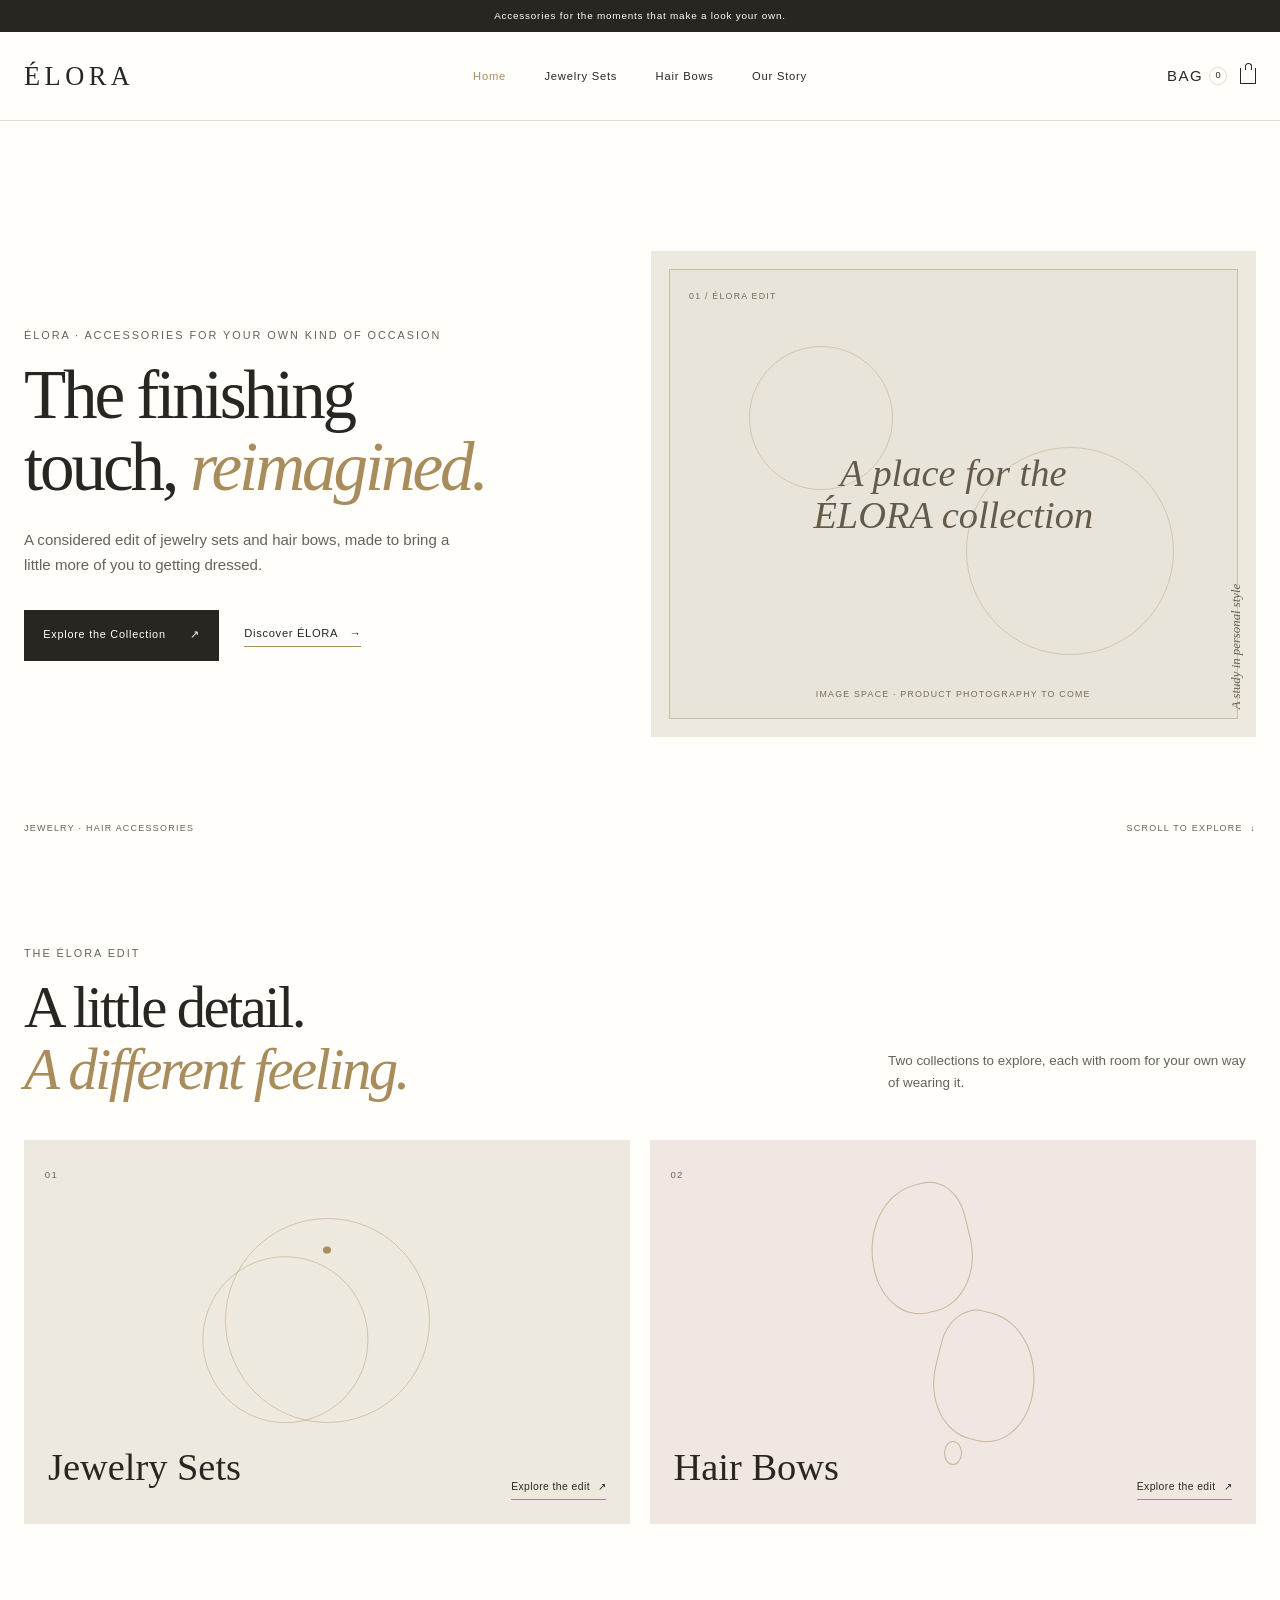
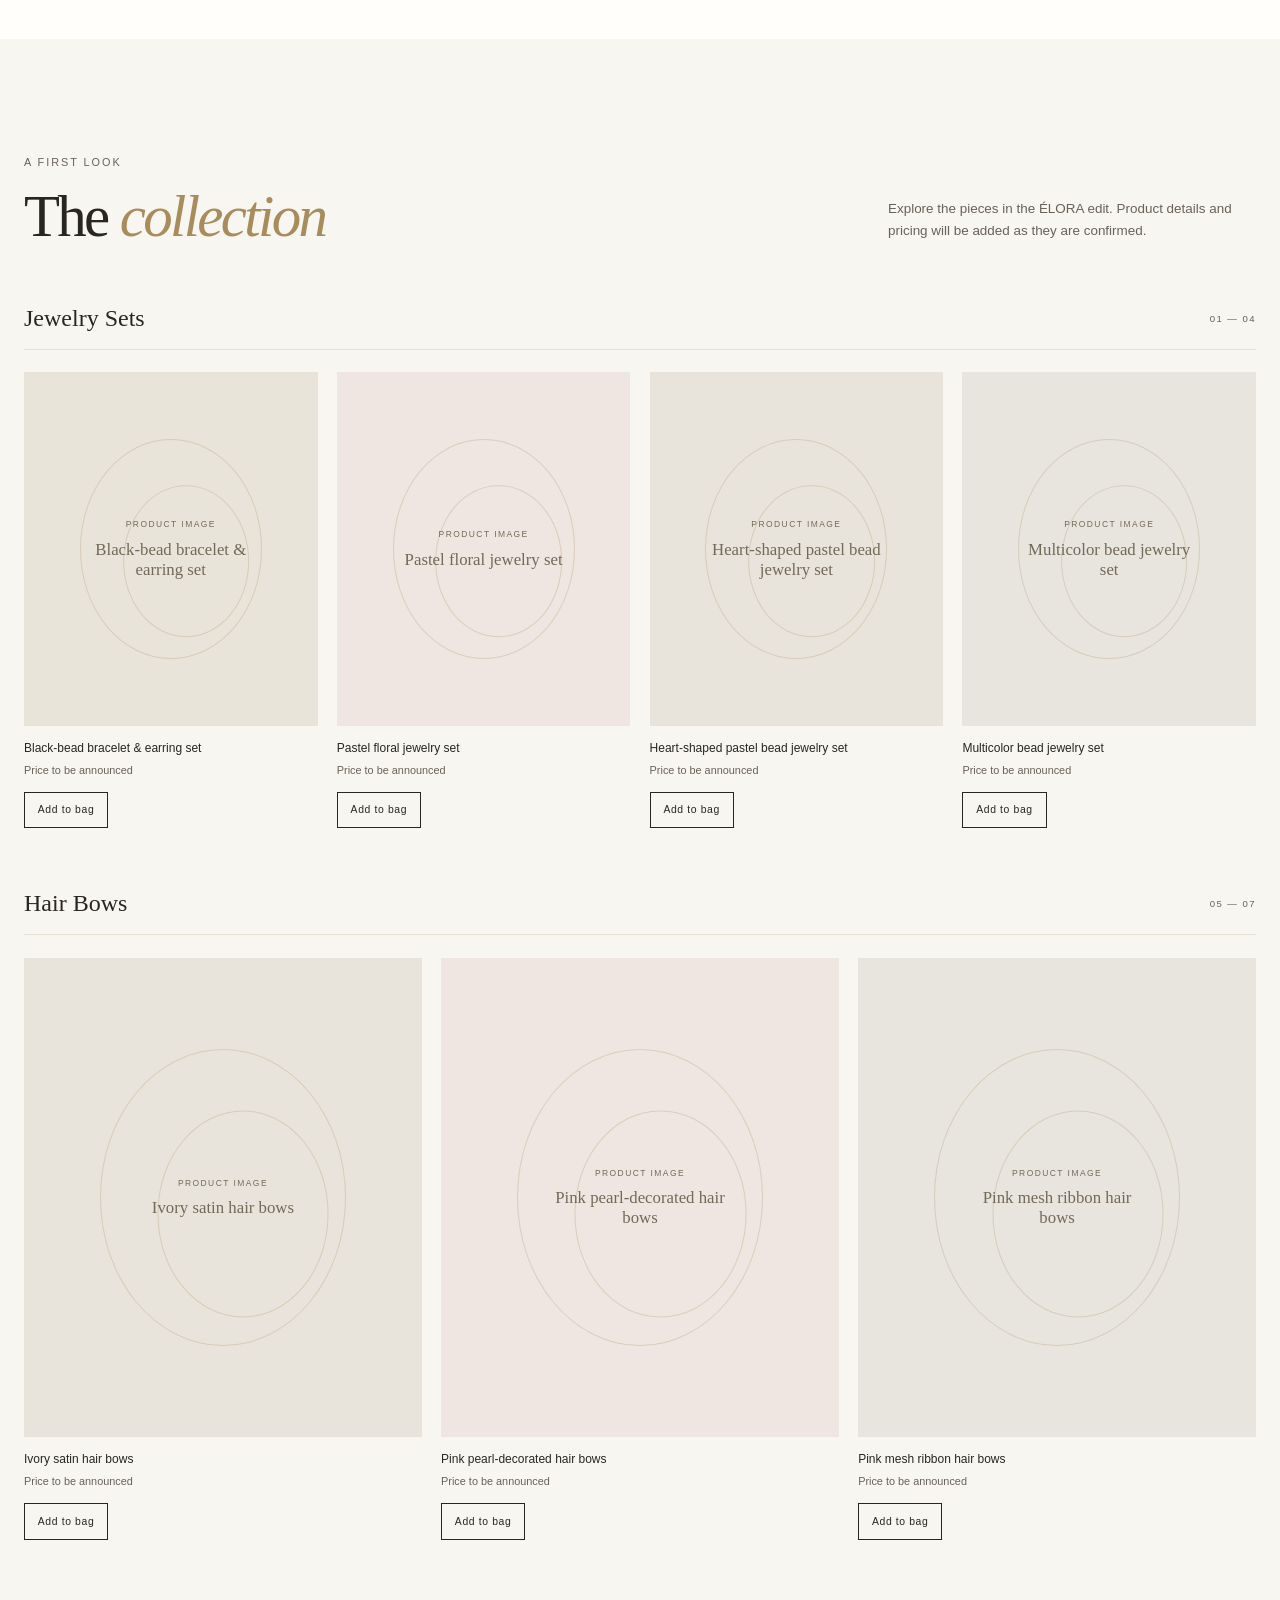
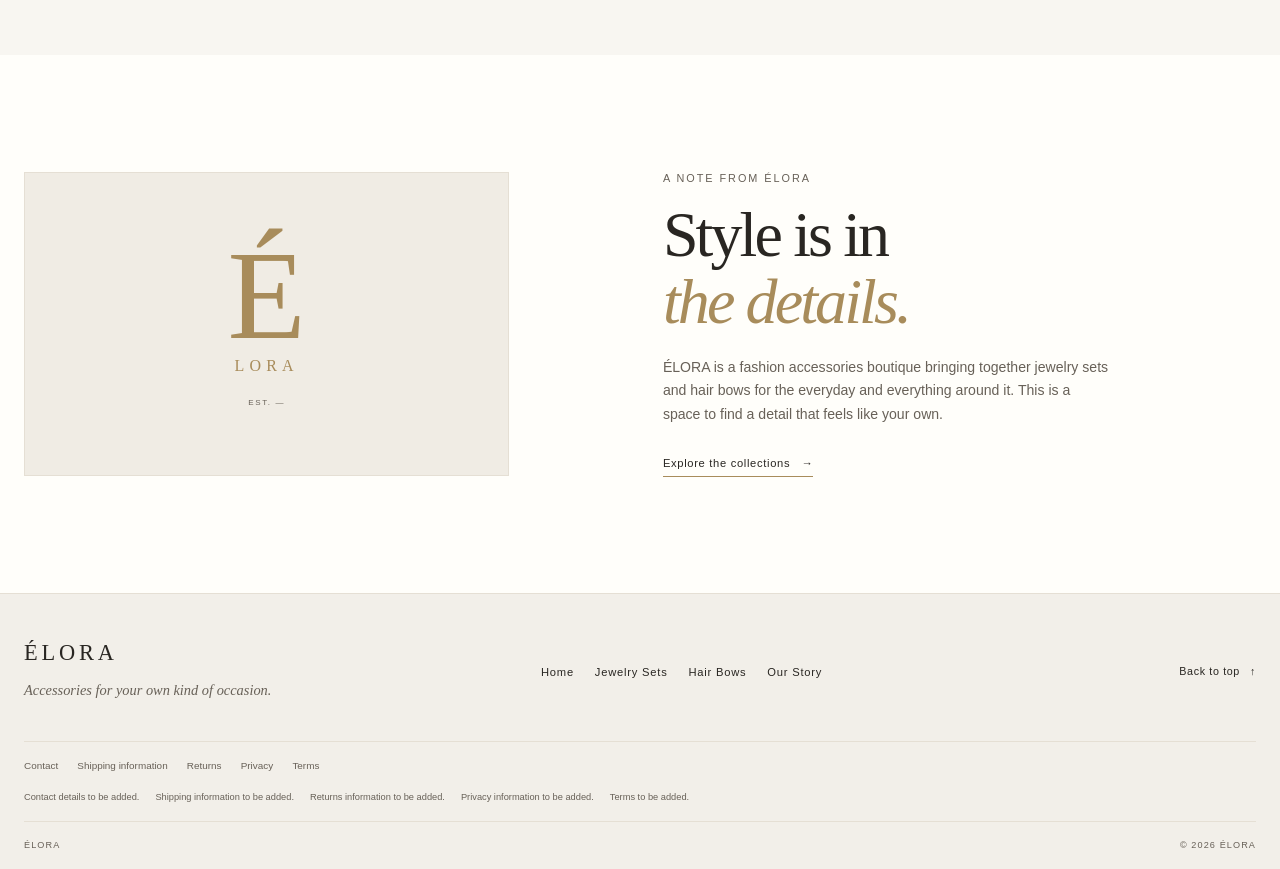
==== OneDrive/Desktop/e web/index.html @ 28eeda5f "Add product photos" ====
﻿<!doctype html>
<html lang="en">
<head>
  <meta charset="utf-8">
  <meta name="viewport" content="width=device-width, initial-scale=1">
  <meta name="description" content="Explore jewelry sets and hair bows from ÉLORA, a fashion accessories boutique.">
  <meta name="theme-color" content="#f8f6f1">
  <title>ÉLORA — Fashion Accessories</title>
  <link rel="stylesheet" href="styles.css">
  <script src="script.js" defer></script>
</head>
<body>
  <a class="skip-link" href="#main-content">Skip to content</a>
  <div class="announcement" aria-label="ÉLORA brand message">
    <p>Accessories for the moments that make a look your own.</p>
  </div>

  <header class="site-header" id="home">
    <div class="header-inner">
      <button class="menu-toggle" type="button" aria-expanded="false" aria-controls="primary-navigation" aria-label="Open navigation menu">
        <span class="menu-toggle__line"></span><span class="menu-toggle__line"></span>
      </button>
      <a class="wordmark" href="#home" aria-label="ÉLORA home">ÉLORA</a>
      <nav class="primary-navigation" id="primary-navigation" aria-label="Main navigation">
        <a href="#home" aria-current="page">Home</a>
        <a href="#jewelry-sets">Jewelry Sets</a>
        <a href="#hair-bows">Hair Bows</a>
        <a href="#story">Our Story</a>
      </nav>
      <button class="bag-link bag-trigger" type="button" aria-label="Open shopping bag, 0 items" aria-controls="bag-drawer">
        <span class="bag-link__label">Bag <span class="bag-count" data-bag-count>0</span></span><span class="bag-link__icon" aria-hidden="true"></span>
      </button>
    </div>
  </header>

  <main id="main-content">
    <section class="hero section-shell" aria-labelledby="hero-title">
      <div class="hero-copy">
        <p class="eyebrow">ÉLORA · Accessories for your own kind of occasion</p>
        <h1 id="hero-title">The finishing<br>touch, <em>reimagined.</em></h1>
        <p class="hero-description">A considered edit of jewelry sets and hair bows, made to bring a little more of you to getting dressed.</p>
        <div class="hero-actions">
          <a class="button button--dark" href="#featured">Explore the Collection <span aria-hidden="true">↗</span></a>
          <a class="text-link" href="#story">Discover ÉLORA <span aria-hidden="true">→</span></a>
        </div>
      </div>
      <div class="hero-art" role="img" aria-label="Editorial image space reserved for ÉLORA product photography">
        <div class="hero-art__frame">
          <span class="hero-art__index">01 / ÉLORA EDIT</span>
          <span class="hero-art__ornament hero-art__ornament--one" aria-hidden="true"></span>
          <span class="hero-art__ornament hero-art__ornament--two" aria-hidden="true"></span>
          <p class="hero-art__note">A place for the<br>ÉLORA collection</p>
          <span class="hero-art__caption">IMAGE SPACE · PRODUCT PHOTOGRAPHY TO COME</span>
        </div>
        <span class="hero-art__side-note" aria-hidden="true">A study in personal style</span>
      </div>
      <div class="hero-foot"><span>JEWELRY · HAIR ACCESSORIES</span><span>SCROLL TO EXPLORE&nbsp; ↓</span></div>
    </section>

    <section class="collections section-shell section-space" aria-labelledby="collections-title">
      <div class="section-heading">
        <div><p class="eyebrow">The ÉLORA edit</p><h2 id="collections-title">A little detail.<br><em>A different feeling.</em></h2></div>
        <p class="section-intro">Two collections to explore, each with room for your own way of wearing it.</p>
      </div>
      <div class="collection-grid">
        <a class="collection-tile collection-tile--jewelry" href="#jewelry-sets">
          <span class="collection-tile__number">01</span>
          <span class="collection-art collection-art--jewelry" aria-hidden="true"><span></span><span></span><span></span></span>
          <span class="collection-tile__copy"><span class="collection-tile__title">Jewelry Sets</span><span class="collection-tile__meta">Explore the edit <span aria-hidden="true">↗</span></span></span>
        </a>
        <a class="collection-tile collection-tile--bows" href="#hair-bows">
          <span class="collection-tile__number">02</span>
          <span class="collection-art collection-art--bows" aria-hidden="true"><span></span><span></span><span></span></span>
          <span class="collection-tile__copy"><span class="collection-tile__title">Hair Bows</span><span class="collection-tile__meta">Explore the edit <span aria-hidden="true">↗</span></span></span>
        </a>
      </div>
    </section>

    <section class="featured section-space" id="featured" aria-labelledby="featured-title">
      <div class="section-shell">
        <div class="section-heading section-heading--featured">
          <div><p class="eyebrow">A first look</p><h2 id="featured-title">The <em>collection</em></h2></div>
          <p class="section-intro">Explore the pieces in the ÉLORA edit. Product details and pricing will be added as they are confirmed.</p>
        </div>
        <div class="product-group" id="jewelry-sets">
          <div class="group-heading"><h3>Jewelry Sets</h3><span>01 — 04</span></div>
          <div class="product-grid product-grid--four" data-product-grid="jewelry">
          </div>
        </div>
        <div class="product-group product-group--bows" id="hair-bows">
          <div class="group-heading"><h3>Hair Bows</h3><span>05 — 07</span></div>
          <div class="product-grid product-grid--three" data-product-grid="hair-bows">
          </div>
        </div>
      </div>
    </section>

    <section class="story section-shell section-space" id="story" aria-labelledby="story-title">
      <div class="story-mark" aria-hidden="true"><span>É</span><span>LORA</span><span>EST. —</span></div>
      <div class="story-copy"><p class="eyebrow">A note from ÉLORA</p><h2 id="story-title">Style is in<br><em>the details.</em></h2><p>ÉLORA is a fashion accessories boutique bringing together jewelry sets and hair bows for the everyday and everything around it. This is a space to find a detail that feels like your own.</p><a class="text-link" href="#collections-title">Explore the collections <span aria-hidden="true">→</span></a></div>
    </section>
  </main>

  <footer class="site-footer">
    <div class="footer-main section-shell">
      <div class="footer-brand"><a class="wordmark wordmark--footer" href="#home">ÉLORA</a><p>Accessories for your own kind of occasion.</p></div>
      <nav class="footer-nav" aria-label="Footer navigation"><a href="#home">Home</a><a href="#jewelry-sets">Jewelry Sets</a><a href="#hair-bows">Hair Bows</a><a href="#story">Our Story</a></nav>
      <a class="footer-back" href="#home">Back to top <span aria-hidden="true">↑</span></a>
    </div>
    <div class="footer-details section-shell" aria-label="Information pages to be added">
      <a href="#footer-contact">Contact</a><a href="#footer-shipping">Shipping information</a><a href="#footer-returns">Returns</a><a href="#footer-privacy">Privacy</a><a href="#footer-terms">Terms</a>
    </div>
    <div class="footer-placeholders section-shell">
      <p id="footer-contact">Contact details to be added.</p><p id="footer-shipping">Shipping information to be added.</p><p id="footer-returns">Returns information to be added.</p><p id="footer-privacy">Privacy information to be added.</p><p id="footer-terms">Terms to be added.</p>
    </div>
    <div class="footer-bottom section-shell"><span>ÉLORA</span><span>© <span id="current-year">2026</span> ÉLORA</span></div>
  </footer>
  <div class="bag-backdrop" data-close-bag hidden></div>
  <aside class="bag-drawer" id="bag-drawer" role="dialog" aria-modal="true" aria-labelledby="bag-title" aria-describedby="bag-description" tabindex="-1" hidden>
    <div class="bag-drawer__header"><div><p class="eyebrow">ÉLORA selection</p><h2 id="bag-title">Your bag</h2></div><button class="bag-close" type="button" data-close-bag aria-label="Close shopping bag">×</button></div>
    <p class="bag-drawer__intro" id="bag-description">Keep the pieces you love together. Pricing will be confirmed before ordering.</p>
    <p class="bag-status" data-bag-status aria-live="polite" role="status"></p>
    <div class="bag-items" data-bag-items></div>
    <div class="bag-drawer__footer"><div class="bag-subtotal"><span>Subtotal</span><strong data-bag-subtotal>Pricing pending</strong></div><p class="bag-pricing-note" data-pricing-note>Prices have not been confirmed. No total is shown.</p><button class="button button--dark bag-order" type="button" data-whatsapp-order disabled>WhatsApp ordering unavailable</button><p class="bag-order-note" data-order-note>Ordering will be available after a business WhatsApp number and confirmed prices are configured.</p></div>
  </aside>
</body>
</html>
---- OneDrive/Desktop/e web/styles.css ----
﻿:root {
  color-scheme: light;
  --color-ivory: #f8f6f1;
  --color-white: #fffefa;
  --color-ink: #292622;
  --color-muted: #686158;
  --color-champagne: #a88c5b;
  --color-border: #e5dfd4;
  --color-blush: #efe3dc;
  --color-sand: #e9e2d6;
  --font-display: Georgia, "Times New Roman", serif;
  --font-body: "Helvetica Neue", Arial, sans-serif;
  --space-1: 0.5rem;
  --space-2: 1rem;
  --space-3: 1.5rem;
  --space-4: 2rem;
  --space-5: 3rem;
  --space-6: 4.5rem;
  --content-width: 82rem;
  --border-thin: 1px solid var(--color-border);
}

*, *::before, *::after { box-sizing: border-box; }
html { scroll-behavior: smooth; scroll-padding-top: 6rem; }
body { min-width: 20rem; margin: 0; background: var(--color-white); color: var(--color-ink); font-family: var(--font-body); font-size: 0.94rem; line-height: 1.65; }
a { color: inherit; text-decoration: none; }
a:hover { color: var(--color-champagne); }
button, a { -webkit-tap-highlight-color: transparent; }
:focus-visible { outline: 2px solid var(--color-champagne); outline-offset: 4px; }
.section-shell { width: min(calc(100% - 3rem), var(--content-width)); margin-inline: auto; }
.section-space { padding-block: clamp(4.5rem, 9vw, 8.5rem); }
.eyebrow { margin: 0 0 1rem; color: var(--color-muted); font-size: 0.68rem; font-weight: 500; letter-spacing: 0.18em; line-height: 1.5; text-transform: uppercase; }
em { color: var(--color-champagne); font-weight: 400; }
.skip-link { position: absolute; z-index: 20; top: 0.75rem; left: 0.75rem; padding: 0.7rem 1rem; transform: translateY(-160%); background: var(--color-ink); color: white; }
.skip-link:focus { transform: translateY(0); }
.announcement { display: flex; min-height: 2rem; align-items: center; justify-content: center; padding: 0.25rem 1rem; background: var(--color-ink); color: var(--color-white); text-align: center; }
.announcement p { margin: 0; font-size: 0.62rem; letter-spacing: 0.08em; }
.site-header { position: relative; z-index: 5; border-bottom: var(--border-thin); background: var(--color-white); }
.header-inner { display: grid; width: min(calc(100% - 3rem), var(--content-width)); min-height: 5.5rem; grid-template-columns: 1fr auto 1fr; align-items: center; margin-inline: auto; }
.wordmark { justify-self: start; font-family: var(--font-display); font-size: 1.65rem; letter-spacing: 0.17em; line-height: 1; }
.primary-navigation { display: flex; align-items: center; gap: clamp(1.25rem, 3vw, 2.8rem); }
.primary-navigation a, .footer-nav a { font-size: 0.7rem; letter-spacing: 0.07em; }
.primary-navigation a[aria-current="page"] { color: var(--color-champagne); }
.bag-link { display: flex; justify-self: end; align-items: center; gap: 0.8rem; font-size: 0.68rem; letter-spacing: 0.1em; text-transform: uppercase; }
.bag-link__icon { position: relative; display: block; width: 1rem; height: 1rem; border: 1px solid currentColor; border-top: 0; }
.bag-link__icon::before { position: absolute; top: -0.32rem; left: 0.22rem; width: 0.45rem; height: 0.45rem; border: 1px solid currentColor; border-bottom: 0; border-radius: 0.5rem 0.5rem 0 0; content: ""; }
.menu-toggle { display: none; }
.hero { position: relative; display: grid; min-height: min(46rem, calc(100svh - 7.5rem)); grid-template-columns: 0.94fr 1.06fr; align-items: center; gap: clamp(2rem, 7vw, 7rem); padding-block: clamp(3rem, 7vw, 6.5rem) 5rem; }
.hero-copy { position: relative; z-index: 1; padding-block: 2rem; }
.hero h1, .section-heading h2, .story h2 { margin: 0; font-family: var(--font-display); font-size: clamp(3rem, 5.4vw, 5.5rem); font-weight: 400; letter-spacing: -0.045em; line-height: 1.04; }
.hero-description { max-width: 27rem; margin: 1.6rem 0 0; color: var(--color-muted); font-size: 0.94rem; }
.hero-actions { display: flex; flex-wrap: wrap; align-items: center; gap: 1.6rem; margin-top: 2rem; }
.button { display: inline-flex; min-height: 3.2rem; align-items: center; justify-content: center; gap: 1.5rem; padding: 0.8rem 1.2rem; font-size: 0.68rem; letter-spacing: 0.07em; transition: background-color 180ms ease, color 180ms ease; }
.button--dark { background: var(--color-ink); color: var(--color-white); }
.button--dark:hover { background: var(--color-champagne); color: var(--color-white); }
.text-link { display: inline-flex; align-items: center; gap: 0.7rem; border-bottom: 1px solid var(--color-champagne); padding-bottom: 0.25rem; font-size: 0.7rem; letter-spacing: 0.06em; }
.hero-art { position: relative; min-height: 30rem; height: min(38vw, 34rem); padding: 1.15rem; background: #eee9df; }
.hero-art__frame { position: relative; display: flex; width: 100%; height: 100%; flex-direction: column; align-items: center; justify-content: center; overflow: hidden; border: 1px solid rgb(168 140 91 / 45%); background: #e9e4d9; }
.hero-art__index, .hero-art__caption { position: absolute; z-index: 1; color: #746b5b; font-size: 0.55rem; letter-spacing: 0.14em; }
.hero-art__index { top: 1.2rem; left: 1.2rem; }
.hero-art__caption { right: 1rem; bottom: 1rem; left: 1rem; text-align: center; }
.hero-art__note { z-index: 1; margin: 0; color: #645a4c; font-family: var(--font-display); font-size: clamp(1.7rem, 3vw, 2.8rem); font-style: italic; line-height: 1.1; text-align: center; }
.hero-art__ornament { position: absolute; display: block; width: 9rem; height: 9rem; border: 1px solid rgb(168 140 91 / 35%); border-radius: 50%; }
.hero-art__ornament--one { top: 17%; left: 14%; }
.hero-art__ornament--two { right: 11%; bottom: 14%; width: 13rem; height: 13rem; }
.hero-art__side-note { position: absolute; right: -2.7rem; bottom: 5rem; color: var(--color-muted); font-family: var(--font-display); font-size: 0.8rem; font-style: italic; transform: rotate(-90deg); transform-origin: center; }
.hero-foot { position: absolute; right: 0; bottom: 1.3rem; left: 0; display: flex; justify-content: space-between; color: var(--color-muted); font-size: 0.56rem; letter-spacing: 0.14em; }
.section-heading { display: flex; align-items: end; justify-content: space-between; gap: 2rem; margin-bottom: 2.5rem; }
.section-heading h2 { font-size: clamp(2.7rem, 4.6vw, 4.5rem); }
.section-intro { max-width: 23rem; margin: 0 0 0.35rem; color: var(--color-muted); font-size: 0.84rem; }
.collections { padding-top: 5.5rem; }
.collection-grid { display: grid; grid-template-columns: 1fr 1fr; gap: 1.2rem; }
.collection-tile { position: relative; display: block; min-height: 24rem; overflow: hidden; padding: 1.3rem; }
.collection-tile--jewelry { background: #eee9df; }
.collection-tile--bows { background: #f0e7e2; }
.collection-tile__number { position: relative; z-index: 2; color: var(--color-muted); font-size: 0.6rem; letter-spacing: 0.14em; }
.collection-tile__copy { position: absolute; z-index: 2; right: 1.5rem; bottom: 1.5rem; left: 1.5rem; display: flex; align-items: end; justify-content: space-between; }
.collection-tile__title { font-family: var(--font-display); font-size: clamp(1.7rem, 3vw, 2.5rem); }
.collection-tile__meta { display: inline-flex; gap: 0.5rem; align-items: center; border-bottom: 1px solid var(--color-champagne); padding-bottom: 0.2rem; font-size: 0.65rem; letter-spacing: 0.04em; }
.collection-art { position: absolute; inset: 2.8rem 10% 4.2rem; display: grid; place-items: center; }
.collection-art--jewelry span { position: absolute; width: clamp(8rem, 16vw, 13rem); height: clamp(8rem, 16vw, 13rem); border: 1px solid rgb(168 140 91 / 42%); border-radius: 50%; }
.collection-art--jewelry span:nth-child(2) { width: clamp(6.5rem, 13vw, 10.5rem); height: clamp(6.5rem, 13vw, 10.5rem); transform: translate(-2.6rem, 1.2rem); }
.collection-art--jewelry span:nth-child(3) { width: 0.48rem; height: 0.48rem; border: 0; border-radius: 50%; background: var(--color-champagne); transform: translateY(-4.4rem); }
.collection-art--bows span:first-child { width: clamp(4rem, 8vw, 6.5rem); height: clamp(5rem, 10vw, 8rem); border: 1px solid rgb(168 140 91 / 55%); border-radius: 65% 35% 55% 45%; transform: translateX(-2rem) rotate(-14deg); }
.collection-art--bows span:nth-child(2) { width: clamp(4rem, 8vw, 6.5rem); height: clamp(5rem, 10vw, 8rem); border: 1px solid rgb(168 140 91 / 55%); border-radius: 35% 65% 45% 55%; transform: translateX(2rem) rotate(14deg); }
.collection-art--bows span:nth-child(3) { width: 1.1rem; height: 1.5rem; border: 1px solid rgb(168 140 91 / 55%); border-radius: 50%; }
.featured { background: var(--color-ivory); }
.section-heading--featured { margin-bottom: 3.2rem; }
.group-heading { display: flex; align-items: center; justify-content: space-between; border-bottom: var(--border-thin); margin-bottom: 1.4rem; padding-bottom: 0.65rem; }
.group-heading h3 { margin: 0; font-family: var(--font-display); font-size: 1.5rem; font-weight: 400; }
.group-heading > span { color: var(--color-muted); font-size: 0.6rem; letter-spacing: 0.15em; }
.product-grid { display: grid; gap: 1.2rem; }
.product-grid--four { grid-template-columns: repeat(4, minmax(0, 1fr)); }
.product-grid--three { grid-template-columns: repeat(3, minmax(0, 1fr)); }
.product-group--bows { margin-top: 3.5rem; }
.product-card { min-width: 0; }
.product-placeholder { position: relative; display: flex; aspect-ratio: 0.83; flex-direction: column; align-items: center; justify-content: center; overflow: hidden; padding: 1rem; background: #e9e4d9; color: #726958; text-align: center; }
.product-placeholder::before, .product-placeholder::after { position: absolute; width: 62%; height: 62%; border: 1px solid rgb(168 140 91 / 28%); border-radius: 50%; content: ""; }
.product-placeholder::after { width: 43%; height: 43%; transform: translate(12%, 8%); }
.product-placeholder--floral, .product-placeholder--pearl { background: #efe6e1; }
.product-placeholder--heart, .product-placeholder--satin { background: #e9e4db; }
.product-placeholder--multi, .product-placeholder--mesh { background: #e8e5df; }
.product-placeholder > span, .product-placeholder > small { position: relative; z-index: 1; }
.product-placeholder > span { font-size: 0.53rem; letter-spacing: 0.17em; }
.product-placeholder > small { max-width: 11rem; margin-top: 0.45rem; font-family: var(--font-display); font-size: 1.05rem; line-height: 1.2; }
.product-info { padding-top: 0.85rem; }
.product-info h4 { margin: 0; font-size: 0.75rem; font-weight: 500; line-height: 1.45; }
.product-info p { margin: 0.3rem 0 0; color: var(--color-muted); font-size: 0.68rem; }
.story { display: grid; grid-template-columns: 0.9fr 1.1fr; align-items: center; gap: clamp(3rem, 12vw, 12rem); }
.story-mark { display: grid; min-height: 19rem; place-content: center; justify-items: center; border: var(--border-thin); background: #f0ece4; color: var(--color-champagne); }
.story-mark span:first-child { font-family: var(--font-display); font-size: 8rem; line-height: 0.9; }
.story-mark span:nth-child(2) { font-family: var(--font-display); font-size: 1rem; letter-spacing: 0.32em; }
.story-mark span:last-child { margin-top: 1rem; color: var(--color-muted); font-size: 0.5rem; letter-spacing: 0.2em; }
.story h2 { font-size: clamp(2.8rem, 5vw, 4.6rem); }
.story-copy > p:not(.eyebrow) { max-width: 28rem; margin: 1.3rem 0 1.5rem; color: var(--color-muted); font-size: 0.88rem; }
.site-footer { border-top: var(--border-thin); background: #f2efe9; }
.footer-main { display: grid; grid-template-columns: 1.2fr 1.5fr auto; align-items: center; gap: 2rem; padding-block: 3rem 2.4rem; }
.wordmark--footer { font-size: 1.4rem; }
.footer-brand p { margin: 0.7rem 0 0; color: var(--color-muted); font-family: var(--font-display); font-size: 0.9rem; font-style: italic; }
.footer-nav { display: flex; flex-wrap: wrap; gap: 1.3rem; }
.footer-back { justify-self: end; font-size: 0.67rem; letter-spacing: 0.06em; }
.footer-back span { padding-left: 0.4rem; }
.footer-details { display: flex; flex-wrap: wrap; gap: 1.2rem; border-top: var(--border-thin); padding-block: 1rem; }
.footer-details a { color: var(--color-muted); font-size: 0.62rem; }
.footer-placeholders { display: flex; flex-wrap: wrap; gap: 0.4rem 1rem; padding-bottom: 1rem; }
.footer-placeholders p { margin: 0; color: var(--color-muted); font-size: 0.58rem; }
.footer-bottom { display: flex; justify-content: space-between; border-top: var(--border-thin); padding-block: 1rem; color: var(--color-muted); font-size: 0.57rem; letter-spacing: 0.12em; }

@media (min-width: 90rem) {
  .hero { min-height: 48rem; }
  .hero-art { height: 36rem; }
}
@media (max-width: 62rem) {
  .header-inner { grid-template-columns: 1fr auto 1fr; }
  .primary-navigation { gap: 1.1rem; }
  .primary-navigation a { font-size: 0.64rem; }
  .hero { min-height: 38rem; gap: 2rem; }
  .hero-art { min-height: 27rem; }
  .product-grid--four { grid-template-columns: repeat(2, minmax(0, 1fr)); row-gap: 2rem; }
}
@media (max-width: 46rem) {
  html { scroll-padding-top: 1.5rem; }
  .section-shell { width: min(calc(100% - 2rem), var(--content-width)); }
  .section-space { padding-block: 4.5rem; }
  .announcement p { font-size: 0.57rem; }
  .header-inner { width: calc(100% - 2rem); min-height: 4.5rem; grid-template-columns: 2.5rem 1fr 2.5rem; }
  .menu-toggle { display: flex; width: 2.5rem; height: 2.5rem; flex-direction: column; align-items: flex-start; justify-content: center; gap: 0.35rem; border: 0; padding: 0.5rem; background: transparent; color: var(--color-ink); cursor: pointer; }
  .menu-toggle__line { display: block; width: 1.25rem; height: 1px; background: currentColor; transition: transform 180ms ease; }
  .menu-toggle[aria-expanded="true"] .menu-toggle__line:first-child { transform: translateY(3px) rotate(45deg); }
  .menu-toggle[aria-expanded="true"] .menu-toggle__line:last-child { transform: translateY(-3px) rotate(-45deg); }
  .wordmark { justify-self: center; font-size: 1.45rem; }
  .primary-navigation { position: absolute; top: 100%; right: 0; left: 0; display: none; flex-direction: column; align-items: stretch; gap: 0; border-bottom: var(--border-thin); padding: 0.5rem 1rem 1rem; background: var(--color-white); box-shadow: 0 0.8rem 1.4rem rgb(41 38 34 / 7%); }
  .primary-navigation.is-open { display: flex; }
  .primary-navigation a { padding: 0.8rem 0; border-bottom: var(--border-thin); font-size: 0.76rem; }
  .primary-navigation a:last-child { border-bottom: 0; }
  .bag-link { width: 2.5rem; height: 2.5rem; justify-content: flex-end; }
  .bag-link__label { position: absolute; width: 1px; height: 1px; overflow: hidden; clip: rect(0, 0, 0, 0); white-space: nowrap; }
  .hero { min-height: auto; grid-template-columns: 1fr; gap: 2rem; padding-block: 3.5rem 4rem; }
  .hero-copy { padding: 0; }
  .hero h1 { font-size: clamp(3rem, 13vw, 4.6rem); }
  .hero-description { margin-top: 1.2rem; }
  .hero-art { min-height: 20rem; height: 72vw; max-height: 27rem; margin-right: 0.7rem; }
  .hero-art__side-note { right: -2.25rem; }
  .hero-foot { bottom: 1rem; font-size: 0.49rem; }
  .section-heading { display: block; }
  .section-heading h2 { font-size: clamp(2.8rem, 12vw, 4rem); }
  .section-intro { margin-top: 1rem; }
  .collection-grid { grid-template-columns: 1fr; gap: 0.8rem; }
  .collection-tile { min-height: 21rem; }
  .collection-art--jewelry span { width: 9rem; height: 9rem; }
  .collection-art--jewelry span:nth-child(2) { width: 7rem; height: 7rem; }
  .collection-art--bows span:first-child, .collection-art--bows span:nth-child(2) { width: 4.3rem; height: 5.5rem; }
  .product-grid--four, .product-grid--three { grid-template-columns: repeat(2, minmax(0, 1fr)); gap: 1.8rem 0.75rem; }
  .product-placeholder { aspect-ratio: 0.78; padding: 0.6rem; }
  .product-placeholder > small { font-size: 0.9rem; }
  .product-info h4 { font-size: 0.7rem; }
  .product-info p { font-size: 0.64rem; }
  .story { grid-template-columns: 1fr; gap: 2.5rem; }
  .story-mark { min-height: 15rem; }
  .story-mark span:first-child { font-size: 6rem; }
  .footer-main { grid-template-columns: 1fr auto; gap: 1.6rem 1rem; padding-block: 2.3rem 1.8rem; }
  .footer-brand { grid-column: 1 / -1; }
  .footer-nav { gap: 0.7rem 1rem; }
  .footer-back { align-self: start; }
  .footer-details { gap: 0.8rem 1rem; }
  .footer-placeholders { display: grid; grid-template-columns: 1fr 1fr; }
}
@media (max-width: 22rem) {
  .hero-actions { align-items: flex-start; flex-direction: column; gap: 1rem; }
  .hero-foot { letter-spacing: 0.08em; }
  .collection-tile__copy { right: 1rem; left: 1rem; }
  .collection-tile__title { font-size: 1.55rem; }
  .product-grid--four, .product-grid--three { grid-template-columns: 1fr; }
  .footer-placeholders { grid-template-columns: 1fr; }
}
@media (prefers-reduced-motion: reduce) {
  *, *::before, *::after { scroll-behavior: auto !important; transition-duration: 0.01ms !important; animation-duration: 0.01ms !important; animation-iteration-count: 1 !important; }
}

/* Shopping bag */
.bag-trigger { border: 0; padding: 0; background: transparent; color: var(--color-ink); font: inherit; cursor: pointer; }
.bag-link__label { display: inline-flex; align-items: center; gap: 0.35rem; }
.bag-count { display: inline-grid; min-width: 1.15rem; height: 1.15rem; place-items: center; border: 1px solid var(--color-border); border-radius: 50%; font-size: 0.58rem; letter-spacing: 0; }
.add-to-bag { margin-top: 0.75rem; border: 1px solid var(--color-ink); padding: 0.55rem 0.8rem; background: transparent; color: var(--color-ink); font: inherit; font-size: 0.65rem; letter-spacing: 0.06em; cursor: pointer; transition: background-color 160ms ease, color 160ms ease; }
.add-to-bag:hover { background: var(--color-ink); color: var(--color-white); }
.bag-backdrop { position: fixed; z-index: 30; inset: 0; background: rgb(24 22 20 / 42%); }
.bag-backdrop[hidden], .bag-drawer[hidden] { display: none !important; }
.bag-drawer { position: fixed; z-index: 31; top: 0; right: 0; display: flex; width: min(30rem, 100vw); height: 100vh; height: 100dvh; flex-direction: column; overflow-y: auto; padding: clamp(1.25rem, 5vw, 2rem); background: var(--color-white); box-shadow: -1rem 0 3rem rgb(41 38 34 / 12%); }
.bag-drawer__header { display: flex; align-items: start; justify-content: space-between; border-bottom: var(--border-thin); padding-bottom: 1rem; }
.bag-drawer__header .eyebrow { margin-bottom: 0.3rem; }
.bag-drawer__header h2 { margin: 0; font-family: var(--font-display); font-size: 2rem; font-weight: 400; }
.bag-close { display: grid; width: 2.5rem; height: 2.5rem; place-items: center; border: 1px solid var(--color-border); background: transparent; color: var(--color-ink); font-size: 1.5rem; cursor: pointer; }
.bag-drawer__intro, .bag-pricing-note, .bag-order-note { color: var(--color-muted); font-size: 0.76rem; }
.bag-status { min-height: 1.2rem; margin: 0; color: var(--color-champagne); font-size: 0.7rem; }
.bag-items { flex: 1; }
.bag-empty { display: grid; min-height: 12rem; place-content: center; justify-items: center; border-block: var(--border-thin); color: var(--color-muted); text-align: center; }
.bag-empty p { margin: 0.3rem 0; }
.bag-empty__title { color: var(--color-ink); font-family: var(--font-display); font-size: 1.3rem; }
.bag-item { display: grid; grid-template-columns: 3.5rem 1fr auto; gap: 0.8rem; align-items: center; border-bottom: var(--border-thin); padding: 1rem 0; }
.bag-item__mark { display: grid; width: 3.5rem; aspect-ratio: 1; place-items: center; background: var(--color-ivory); color: var(--color-champagne); font-family: var(--font-display); font-size: 1.3rem; }
.bag-item__name { margin: 0; font-size: 0.75rem; font-weight: 500; }
.bag-item__price { margin: 0.2rem 0 0; color: var(--color-muted); font-size: 0.67rem; }
.bag-item__controls { display: flex; align-items: center; gap: 0.4rem; margin-top: 0.6rem; }
.bag-quantity-button, .bag-remove { min-width: 1.8rem; min-height: 1.8rem; border: 1px solid var(--color-border); background: transparent; color: var(--color-ink); cursor: pointer; }
.bag-quantity-button:disabled { opacity: 0.45; cursor: not-allowed; }
.bag-quantity { min-width: 1.5rem; text-align: center; font-size: 0.72rem; }
.bag-remove { padding-inline: 0.55rem; color: var(--color-muted); font-size: 0.65rem; }
.bag-drawer__footer { border-top: var(--border-thin); padding-top: 1rem; }
.bag-subtotal { display: flex; justify-content: space-between; gap: 1rem; font-size: 0.85rem; }
.bag-subtotal strong { font-weight: 500; }
.bag-pricing-note { margin: 0.45rem 0; }
.bag-order { width: 100%; border: 0; }
.bag-order:disabled { background: #77736d; color: white; cursor: not-allowed; }
.bag-order-note { margin: 0.6rem 0 0; text-align: center; }
body.bag-open { overflow: hidden; }
@media (max-width: 46rem) {
  .bag-link { border: 0; padding: 0; background: transparent; color: var(--color-ink); }
  .bag-link__label { position: absolute; width: 1px; height: 1px; overflow: hidden; clip: rect(0, 0, 0, 0); white-space: nowrap; }
  .bag-drawer { padding: 1.2rem; }
}
@media (prefers-reduced-motion: reduce) {
  .add-to-bag { transition: none; }
}

/* Product data renders into the existing editorial card layout. */
.product-image { display: block; width: 100%; height: 100%; object-fit: contain; object-position: center; }
.product-placeholder.has-image { padding: 0; background: var(--color-white); }
.product-placeholder.has-image::before, .product-placeholder.has-image::after { content: none; }
.product-placeholder.has-image > [data-placeholder-label] { display: none; }
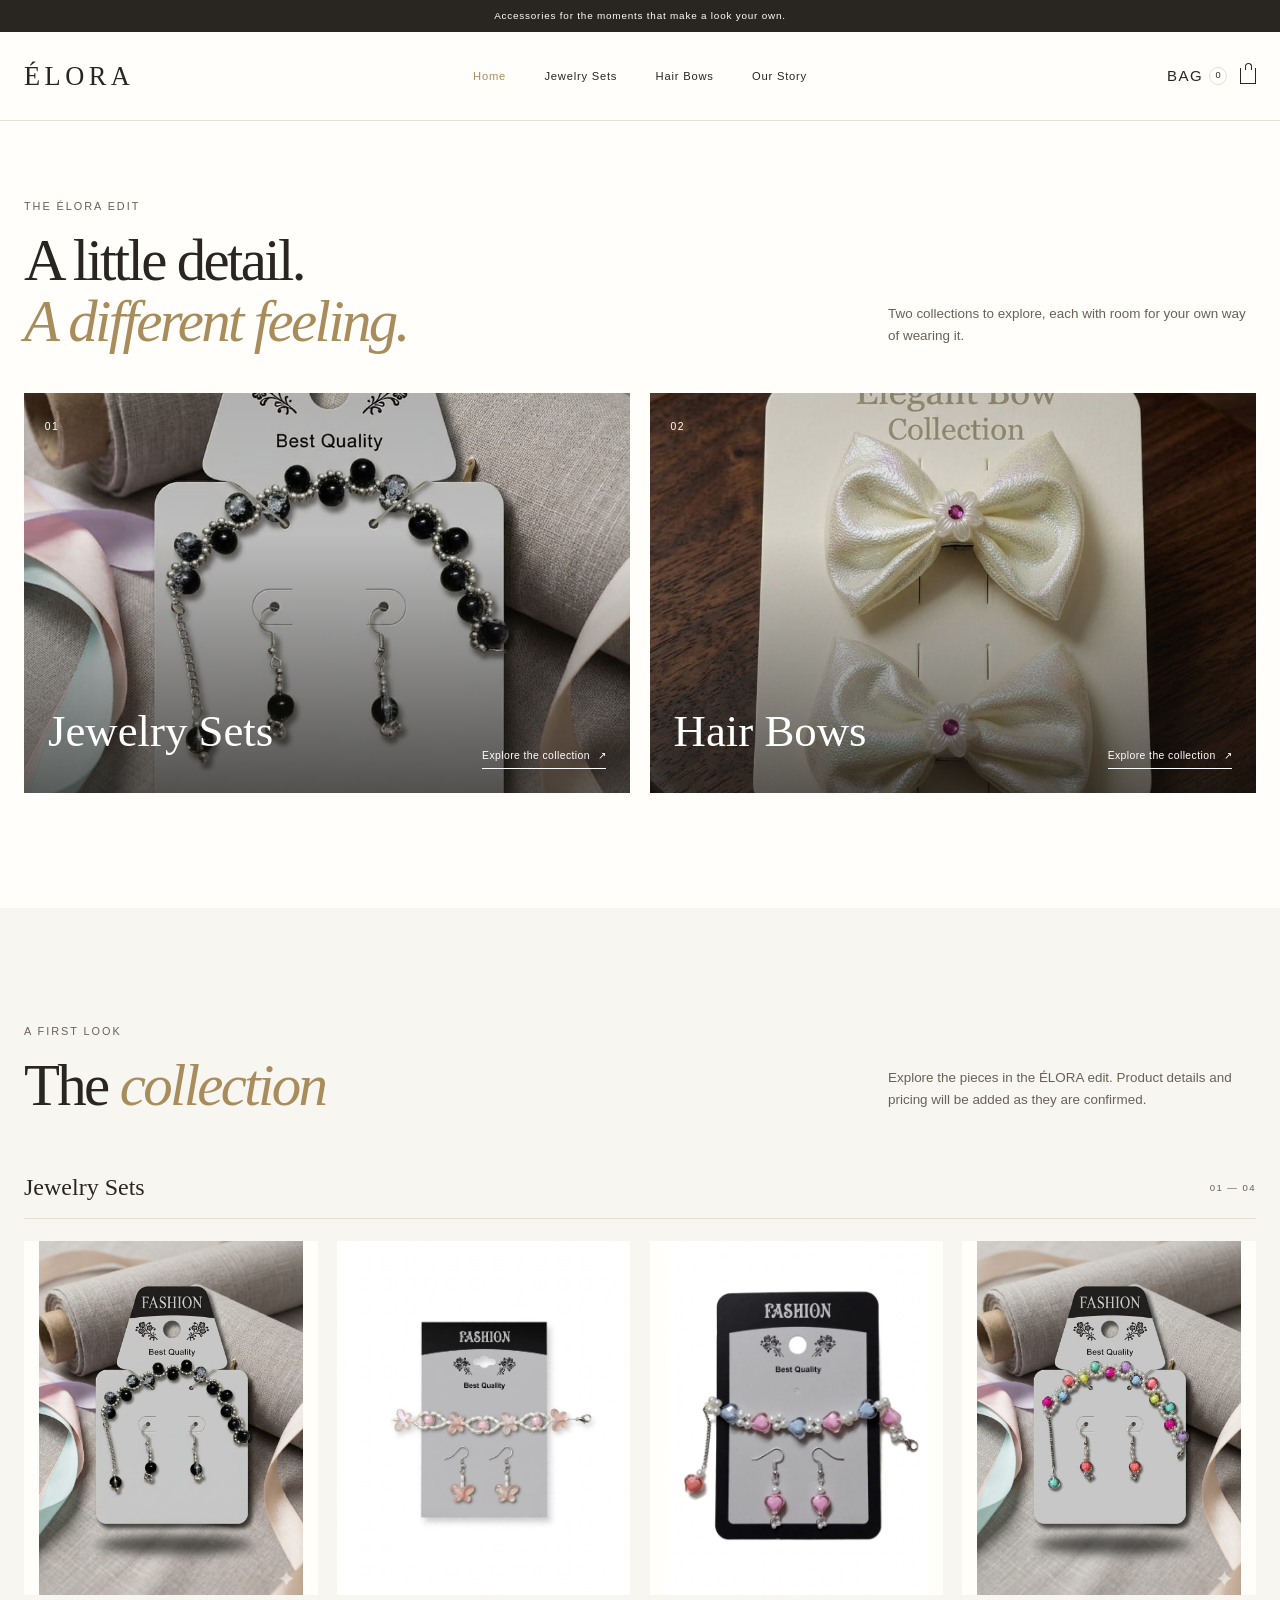
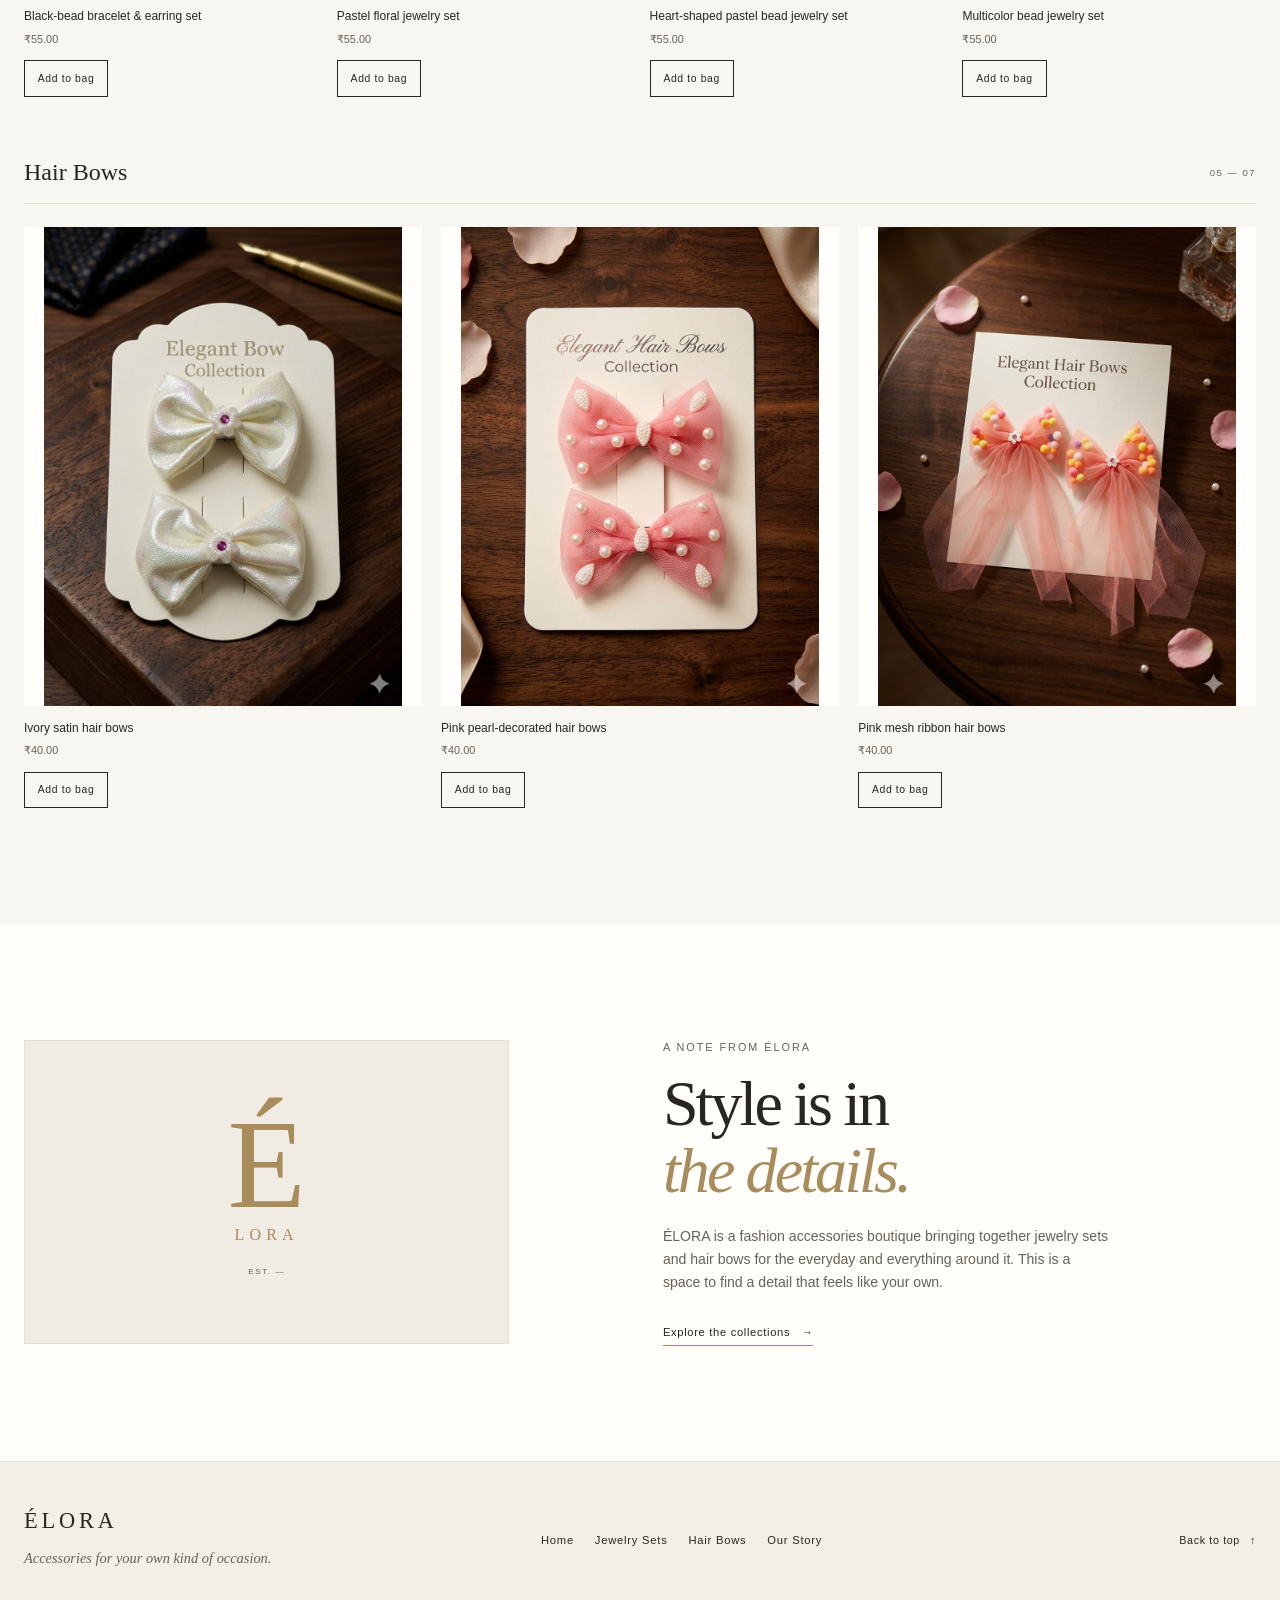
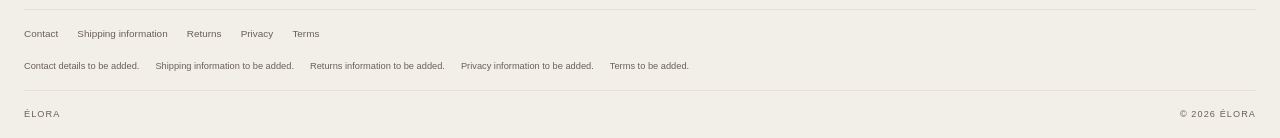
==== commit e226e74d: "Update ÉLORA collections layout" ====
--- a/OneDrive/Desktop/e web/index.html
+++ b/OneDrive/Desktop/e web/index.html
@@ -34,47 +34,63 @@
   </header>
 
   <main id="main-content">
-    <section class="hero section-shell" aria-labelledby="hero-title">
-      <div class="hero-copy">
-        <p class="eyebrow">ÉLORA · Accessories for your own kind of occasion</p>
-        <h1 id="hero-title">The finishing<br>touch, <em>reimagined.</em></h1>
-        <p class="hero-description">A considered edit of jewelry sets and hair bows, made to bring a little more of you to getting dressed.</p>
-        <div class="hero-actions">
-          <a class="button button--dark" href="#featured">Explore the Collection <span aria-hidden="true">↗</span></a>
-          <a class="text-link" href="#story">Discover ÉLORA <span aria-hidden="true">→</span></a>
-        </div>
-      </div>
-      <div class="hero-art" role="img" aria-label="Editorial image space reserved for ÉLORA product photography">
-        <div class="hero-art__frame">
-          <span class="hero-art__index">01 / ÉLORA EDIT</span>
-          <span class="hero-art__ornament hero-art__ornament--one" aria-hidden="true"></span>
-          <span class="hero-art__ornament hero-art__ornament--two" aria-hidden="true"></span>
-          <p class="hero-art__note">A place for the<br>ÉLORA collection</p>
-          <span class="hero-art__caption">IMAGE SPACE · PRODUCT PHOTOGRAPHY TO COME</span>
-        </div>
-        <span class="hero-art__side-note" aria-hidden="true">A study in personal style</span>
-      </div>
-      <div class="hero-foot"><span>JEWELRY · HAIR ACCESSORIES</span><span>SCROLL TO EXPLORE&nbsp; ↓</span></div>
-    </section>
+    
+<section class="collections section-shell section-space" aria-labelledby="collections-title">
+  <div class="section-heading">
+    <div>
+      <p class="eyebrow">The ÉLORA edit</p>
+      <h2 id="collections-title">
+        A little detail.<br>
+        <em>A different feeling.</em>
+      </h2>
+    </div>
+    <p class="section-intro">
+      Two collections to explore, each with room for your own way of wearing it.
+    </p>
+  </div>
 
-    <section class="collections section-shell section-space" aria-labelledby="collections-title">
-      <div class="section-heading">
-        <div><p class="eyebrow">The ÉLORA edit</p><h2 id="collections-title">A little detail.<br><em>A different feeling.</em></h2></div>
-        <p class="section-intro">Two collections to explore, each with room for your own way of wearing it.</p>
-      </div>
-      <div class="collection-grid">
-        <a class="collection-tile collection-tile--jewelry" href="#jewelry-sets">
-          <span class="collection-tile__number">01</span>
-          <span class="collection-art collection-art--jewelry" aria-hidden="true"><span></span><span></span><span></span></span>
-          <span class="collection-tile__copy"><span class="collection-tile__title">Jewelry Sets</span><span class="collection-tile__meta">Explore the edit <span aria-hidden="true">↗</span></span></span>
-        </a>
-        <a class="collection-tile collection-tile--bows" href="#hair-bows">
-          <span class="collection-tile__number">02</span>
-          <span class="collection-art collection-art--bows" aria-hidden="true"><span></span><span></span><span></span></span>
-          <span class="collection-tile__copy"><span class="collection-tile__title">Hair Bows</span><span class="collection-tile__meta">Explore the edit <span aria-hidden="true">↗</span></span></span>
-        </a>
-      </div>
-    </section>
+  <div class="collection-grid">
+
+    <!-- Jewelry Sets -->
+    <a class="collection-tile collection-tile--jewelry" href="#jewelry-sets">
+      <img
+        class="collection-tile__image"
+        src="assets/products/black-bead-set.jpg"
+        alt="ÉLORA black-bead jewelry set"
+      >
+      <span class="collection-tile__overlay"></span>
+
+      <span class="collection-tile__number">01</span>
+
+      <span class="collection-tile__copy">
+        <span class="collection-tile__title">Jewelry Sets</span>
+        <span class="collection-tile__meta">
+          Explore the collection <span aria-hidden="true">↗</span>
+        </span>
+      </span>
+    </a>
+
+    <!-- Hair Bows -->
+    <a class="collection-tile collection-tile--bows" href="#hair-bows">
+      <img
+        class="collection-tile__image"
+        src="assets/products/ivory-satin-bows.jpg"
+        alt="ÉLORA ivory satin hair bows"
+      >
+      <span class="collection-tile__overlay"></span>
+
+      <span class="collection-tile__number">02</span>
+
+      <span class="collection-tile__copy">
+        <span class="collection-tile__title">Hair Bows</span>
+        <span class="collection-tile__meta">
+          Explore the collection <span aria-hidden="true">↗</span>
+        </span>
+      </span>
+    </a>
+
+  </div>
+</section>
 
     <section class="featured section-space" id="featured" aria-labelledby="featured-title">
       <div class="section-shell">
--- a/OneDrive/Desktop/e web/styles.css
+++ b/OneDrive/Desktop/e web/styles.css
@@ -1,4 +1,5 @@
-﻿:root {
+﻿
+:root {
   color-scheme: light;
   --color-ivory: #f8f6f1;
   --color-white: #fffefa;
@@ -20,230 +21,1155 @@
   --border-thin: 1px solid var(--color-border);
 }
 
-*, *::before, *::after { box-sizing: border-box; }
-html { scroll-behavior: smooth; scroll-padding-top: 6rem; }
-body { min-width: 20rem; margin: 0; background: var(--color-white); color: var(--color-ink); font-family: var(--font-body); font-size: 0.94rem; line-height: 1.65; }
-a { color: inherit; text-decoration: none; }
-a:hover { color: var(--color-champagne); }
-button, a { -webkit-tap-highlight-color: transparent; }
-:focus-visible { outline: 2px solid var(--color-champagne); outline-offset: 4px; }
-.section-shell { width: min(calc(100% - 3rem), var(--content-width)); margin-inline: auto; }
-.section-space { padding-block: clamp(4.5rem, 9vw, 8.5rem); }
-.eyebrow { margin: 0 0 1rem; color: var(--color-muted); font-size: 0.68rem; font-weight: 500; letter-spacing: 0.18em; line-height: 1.5; text-transform: uppercase; }
-em { color: var(--color-champagne); font-weight: 400; }
-.skip-link { position: absolute; z-index: 20; top: 0.75rem; left: 0.75rem; padding: 0.7rem 1rem; transform: translateY(-160%); background: var(--color-ink); color: white; }
-.skip-link:focus { transform: translateY(0); }
-.announcement { display: flex; min-height: 2rem; align-items: center; justify-content: center; padding: 0.25rem 1rem; background: var(--color-ink); color: var(--color-white); text-align: center; }
-.announcement p { margin: 0; font-size: 0.62rem; letter-spacing: 0.08em; }
-.site-header { position: relative; z-index: 5; border-bottom: var(--border-thin); background: var(--color-white); }
-.header-inner { display: grid; width: min(calc(100% - 3rem), var(--content-width)); min-height: 5.5rem; grid-template-columns: 1fr auto 1fr; align-items: center; margin-inline: auto; }
-.wordmark { justify-self: start; font-family: var(--font-display); font-size: 1.65rem; letter-spacing: 0.17em; line-height: 1; }
-.primary-navigation { display: flex; align-items: center; gap: clamp(1.25rem, 3vw, 2.8rem); }
-.primary-navigation a, .footer-nav a { font-size: 0.7rem; letter-spacing: 0.07em; }
-.primary-navigation a[aria-current="page"] { color: var(--color-champagne); }
-.bag-link { display: flex; justify-self: end; align-items: center; gap: 0.8rem; font-size: 0.68rem; letter-spacing: 0.1em; text-transform: uppercase; }
-.bag-link__icon { position: relative; display: block; width: 1rem; height: 1rem; border: 1px solid currentColor; border-top: 0; }
-.bag-link__icon::before { position: absolute; top: -0.32rem; left: 0.22rem; width: 0.45rem; height: 0.45rem; border: 1px solid currentColor; border-bottom: 0; border-radius: 0.5rem 0.5rem 0 0; content: ""; }
-.menu-toggle { display: none; }
-.hero { position: relative; display: grid; min-height: min(46rem, calc(100svh - 7.5rem)); grid-template-columns: 0.94fr 1.06fr; align-items: center; gap: clamp(2rem, 7vw, 7rem); padding-block: clamp(3rem, 7vw, 6.5rem) 5rem; }
-.hero-copy { position: relative; z-index: 1; padding-block: 2rem; }
-.hero h1, .section-heading h2, .story h2 { margin: 0; font-family: var(--font-display); font-size: clamp(3rem, 5.4vw, 5.5rem); font-weight: 400; letter-spacing: -0.045em; line-height: 1.04; }
-.hero-description { max-width: 27rem; margin: 1.6rem 0 0; color: var(--color-muted); font-size: 0.94rem; }
-.hero-actions { display: flex; flex-wrap: wrap; align-items: center; gap: 1.6rem; margin-top: 2rem; }
-.button { display: inline-flex; min-height: 3.2rem; align-items: center; justify-content: center; gap: 1.5rem; padding: 0.8rem 1.2rem; font-size: 0.68rem; letter-spacing: 0.07em; transition: background-color 180ms ease, color 180ms ease; }
-.button--dark { background: var(--color-ink); color: var(--color-white); }
-.button--dark:hover { background: var(--color-champagne); color: var(--color-white); }
-.text-link { display: inline-flex; align-items: center; gap: 0.7rem; border-bottom: 1px solid var(--color-champagne); padding-bottom: 0.25rem; font-size: 0.7rem; letter-spacing: 0.06em; }
-.hero-art { position: relative; min-height: 30rem; height: min(38vw, 34rem); padding: 1.15rem; background: #eee9df; }
-.hero-art__frame { position: relative; display: flex; width: 100%; height: 100%; flex-direction: column; align-items: center; justify-content: center; overflow: hidden; border: 1px solid rgb(168 140 91 / 45%); background: #e9e4d9; }
-.hero-art__index, .hero-art__caption { position: absolute; z-index: 1; color: #746b5b; font-size: 0.55rem; letter-spacing: 0.14em; }
-.hero-art__index { top: 1.2rem; left: 1.2rem; }
-.hero-art__caption { right: 1rem; bottom: 1rem; left: 1rem; text-align: center; }
-.hero-art__note { z-index: 1; margin: 0; color: #645a4c; font-family: var(--font-display); font-size: clamp(1.7rem, 3vw, 2.8rem); font-style: italic; line-height: 1.1; text-align: center; }
-.hero-art__ornament { position: absolute; display: block; width: 9rem; height: 9rem; border: 1px solid rgb(168 140 91 / 35%); border-radius: 50%; }
-.hero-art__ornament--one { top: 17%; left: 14%; }
-.hero-art__ornament--two { right: 11%; bottom: 14%; width: 13rem; height: 13rem; }
-.hero-art__side-note { position: absolute; right: -2.7rem; bottom: 5rem; color: var(--color-muted); font-family: var(--font-display); font-size: 0.8rem; font-style: italic; transform: rotate(-90deg); transform-origin: center; }
-.hero-foot { position: absolute; right: 0; bottom: 1.3rem; left: 0; display: flex; justify-content: space-between; color: var(--color-muted); font-size: 0.56rem; letter-spacing: 0.14em; }
-.section-heading { display: flex; align-items: end; justify-content: space-between; gap: 2rem; margin-bottom: 2.5rem; }
-.section-heading h2 { font-size: clamp(2.7rem, 4.6vw, 4.5rem); }
-.section-intro { max-width: 23rem; margin: 0 0 0.35rem; color: var(--color-muted); font-size: 0.84rem; }
-.collections { padding-top: 5.5rem; }
-.collection-grid { display: grid; grid-template-columns: 1fr 1fr; gap: 1.2rem; }
-.collection-tile { position: relative; display: block; min-height: 24rem; overflow: hidden; padding: 1.3rem; }
-.collection-tile--jewelry { background: #eee9df; }
-.collection-tile--bows { background: #f0e7e2; }
-.collection-tile__number { position: relative; z-index: 2; color: var(--color-muted); font-size: 0.6rem; letter-spacing: 0.14em; }
-.collection-tile__copy { position: absolute; z-index: 2; right: 1.5rem; bottom: 1.5rem; left: 1.5rem; display: flex; align-items: end; justify-content: space-between; }
-.collection-tile__title { font-family: var(--font-display); font-size: clamp(1.7rem, 3vw, 2.5rem); }
-.collection-tile__meta { display: inline-flex; gap: 0.5rem; align-items: center; border-bottom: 1px solid var(--color-champagne); padding-bottom: 0.2rem; font-size: 0.65rem; letter-spacing: 0.04em; }
-.collection-art { position: absolute; inset: 2.8rem 10% 4.2rem; display: grid; place-items: center; }
-.collection-art--jewelry span { position: absolute; width: clamp(8rem, 16vw, 13rem); height: clamp(8rem, 16vw, 13rem); border: 1px solid rgb(168 140 91 / 42%); border-radius: 50%; }
-.collection-art--jewelry span:nth-child(2) { width: clamp(6.5rem, 13vw, 10.5rem); height: clamp(6.5rem, 13vw, 10.5rem); transform: translate(-2.6rem, 1.2rem); }
-.collection-art--jewelry span:nth-child(3) { width: 0.48rem; height: 0.48rem; border: 0; border-radius: 50%; background: var(--color-champagne); transform: translateY(-4.4rem); }
-.collection-art--bows span:first-child { width: clamp(4rem, 8vw, 6.5rem); height: clamp(5rem, 10vw, 8rem); border: 1px solid rgb(168 140 91 / 55%); border-radius: 65% 35% 55% 45%; transform: translateX(-2rem) rotate(-14deg); }
-.collection-art--bows span:nth-child(2) { width: clamp(4rem, 8vw, 6.5rem); height: clamp(5rem, 10vw, 8rem); border: 1px solid rgb(168 140 91 / 55%); border-radius: 35% 65% 45% 55%; transform: translateX(2rem) rotate(14deg); }
-.collection-art--bows span:nth-child(3) { width: 1.1rem; height: 1.5rem; border: 1px solid rgb(168 140 91 / 55%); border-radius: 50%; }
-.featured { background: var(--color-ivory); }
-.section-heading--featured { margin-bottom: 3.2rem; }
-.group-heading { display: flex; align-items: center; justify-content: space-between; border-bottom: var(--border-thin); margin-bottom: 1.4rem; padding-bottom: 0.65rem; }
-.group-heading h3 { margin: 0; font-family: var(--font-display); font-size: 1.5rem; font-weight: 400; }
-.group-heading > span { color: var(--color-muted); font-size: 0.6rem; letter-spacing: 0.15em; }
-.product-grid { display: grid; gap: 1.2rem; }
-.product-grid--four { grid-template-columns: repeat(4, minmax(0, 1fr)); }
-.product-grid--three { grid-template-columns: repeat(3, minmax(0, 1fr)); }
-.product-group--bows { margin-top: 3.5rem; }
-.product-card { min-width: 0; }
-.product-placeholder { position: relative; display: flex; aspect-ratio: 0.83; flex-direction: column; align-items: center; justify-content: center; overflow: hidden; padding: 1rem; background: #e9e4d9; color: #726958; text-align: center; }
-.product-placeholder::before, .product-placeholder::after { position: absolute; width: 62%; height: 62%; border: 1px solid rgb(168 140 91 / 28%); border-radius: 50%; content: ""; }
-.product-placeholder::after { width: 43%; height: 43%; transform: translate(12%, 8%); }
-.product-placeholder--floral, .product-placeholder--pearl { background: #efe6e1; }
-.product-placeholder--heart, .product-placeholder--satin { background: #e9e4db; }
-.product-placeholder--multi, .product-placeholder--mesh { background: #e8e5df; }
-.product-placeholder > span, .product-placeholder > small { position: relative; z-index: 1; }
-.product-placeholder > span { font-size: 0.53rem; letter-spacing: 0.17em; }
-.product-placeholder > small { max-width: 11rem; margin-top: 0.45rem; font-family: var(--font-display); font-size: 1.05rem; line-height: 1.2; }
-.product-info { padding-top: 0.85rem; }
-.product-info h4 { margin: 0; font-size: 0.75rem; font-weight: 500; line-height: 1.45; }
-.product-info p { margin: 0.3rem 0 0; color: var(--color-muted); font-size: 0.68rem; }
-.story { display: grid; grid-template-columns: 0.9fr 1.1fr; align-items: center; gap: clamp(3rem, 12vw, 12rem); }
-.story-mark { display: grid; min-height: 19rem; place-content: center; justify-items: center; border: var(--border-thin); background: #f0ece4; color: var(--color-champagne); }
-.story-mark span:first-child { font-family: var(--font-display); font-size: 8rem; line-height: 0.9; }
-.story-mark span:nth-child(2) { font-family: var(--font-display); font-size: 1rem; letter-spacing: 0.32em; }
-.story-mark span:last-child { margin-top: 1rem; color: var(--color-muted); font-size: 0.5rem; letter-spacing: 0.2em; }
-.story h2 { font-size: clamp(2.8rem, 5vw, 4.6rem); }
-.story-copy > p:not(.eyebrow) { max-width: 28rem; margin: 1.3rem 0 1.5rem; color: var(--color-muted); font-size: 0.88rem; }
-.site-footer { border-top: var(--border-thin); background: #f2efe9; }
-.footer-main { display: grid; grid-template-columns: 1.2fr 1.5fr auto; align-items: center; gap: 2rem; padding-block: 3rem 2.4rem; }
-.wordmark--footer { font-size: 1.4rem; }
-.footer-brand p { margin: 0.7rem 0 0; color: var(--color-muted); font-family: var(--font-display); font-size: 0.9rem; font-style: italic; }
-.footer-nav { display: flex; flex-wrap: wrap; gap: 1.3rem; }
-.footer-back { justify-self: end; font-size: 0.67rem; letter-spacing: 0.06em; }
-.footer-back span { padding-left: 0.4rem; }
-.footer-details { display: flex; flex-wrap: wrap; gap: 1.2rem; border-top: var(--border-thin); padding-block: 1rem; }
-.footer-details a { color: var(--color-muted); font-size: 0.62rem; }
-.footer-placeholders { display: flex; flex-wrap: wrap; gap: 0.4rem 1rem; padding-bottom: 1rem; }
-.footer-placeholders p { margin: 0; color: var(--color-muted); font-size: 0.58rem; }
-.footer-bottom { display: flex; justify-content: space-between; border-top: var(--border-thin); padding-block: 1rem; color: var(--color-muted); font-size: 0.57rem; letter-spacing: 0.12em; }
+*, *::before, *::after {
+  box-sizing: border-box;
+}
+
+html {
+  scroll-behavior: smooth;
+  scroll-padding-top: 6rem;
+}
+
+body {
+  min-width: 20rem;
+  margin: 0;
+  background: var(--color-white);
+  color: var(--color-ink);
+  font-family: var(--font-body);
+  font-size: 0.94rem;
+  line-height: 1.65;
+}
+
+a {
+  color: inherit;
+  text-decoration: none;
+}
+
+a:hover {
+  color: var(--color-champagne);
+}
+
+button, a {
+  -webkit-tap-highlight-color: transparent;
+}
+
+:focus-visible {
+  outline: 2px solid var(--color-champagne);
+  outline-offset: 4px;
+}
+
+.section-shell {
+  width: min(calc(100% - 3rem), var(--content-width));
+  margin-inline: auto;
+}
+
+.section-space {
+  padding-block: clamp(4.5rem, 9vw, 8.5rem);
+}
+
+.eyebrow {
+  margin: 0 0 1rem;
+  color: var(--color-muted);
+  font-size: 0.68rem;
+  font-weight: 500;
+  letter-spacing: 0.18em;
+  line-height: 1.5;
+  text-transform: uppercase;
+}
+
+em {
+  color: var(--color-champagne);
+  font-weight: 400;
+}
+
+.skip-link {
+  position: absolute;
+  z-index: 20;
+  top: 0.75rem;
+  left: 0.75rem;
+  padding: 0.7rem 1rem;
+  transform: translateY(-160%);
+  background: var(--color-ink);
+  color: white;
+}
+
+.skip-link:focus {
+  transform: translateY(0);
+}
+
+/* Announcement bar */
+
+.announcement {
+  display: flex;
+  min-height: 2rem;
+  align-items: center;
+  justify-content: center;
+  padding: 0.25rem 1rem;
+  background: var(--color-ink);
+  color: var(--color-white);
+  text-align: center;
+}
+
+.announcement p {
+  margin: 0;
+  font-size: 0.62rem;
+  letter-spacing: 0.08em;
+}
+
+/* Header and navigation */
+
+.site-header {
+  position: relative;
+  z-index: 5;
+  border-bottom: var(--border-thin);
+  background: var(--color-white);
+}
+
+.header-inner {
+  display: grid;
+  width: min(calc(100% - 3rem), var(--content-width));
+  min-height: 5.5rem;
+  grid-template-columns: 1fr auto 1fr;
+  align-items: center;
+  margin-inline: auto;
+}
+
+.wordmark {
+  justify-self: start;
+  font-family: var(--font-display);
+  font-size: 1.65rem;
+  letter-spacing: 0.17em;
+  line-height: 1;
+}
+
+.primary-navigation {
+  display: flex;
+  align-items: center;
+  gap: clamp(1.25rem, 3vw, 2.8rem);
+}
+
+.primary-navigation a,
+.footer-nav a {
+  font-size: 0.7rem;
+  letter-spacing: 0.07em;
+}
+
+.primary-navigation a[aria-current="page"] {
+  color: var(--color-champagne);
+}
+
+.bag-link {
+  display: flex;
+  justify-self: end;
+  align-items: center;
+  gap: 0.8rem;
+  font-size: 0.68rem;
+  letter-spacing: 0.1em;
+  text-transform: uppercase;
+}
+
+.bag-link__icon {
+  position: relative;
+  display: block;
+  width: 1rem;
+  height: 1rem;
+  border: 1px solid currentColor;
+  border-top: 0;
+}
+
+.bag-link__icon::before {
+  position: absolute;
+  top: -0.32rem;
+  left: 0.22rem;
+  width: 0.45rem;
+  height: 0.45rem;
+  border: 1px solid currentColor;
+  border-bottom: 0;
+  border-radius: 0.5rem 0.5rem 0 0;
+  content: "";
+}
+
+.menu-toggle {
+  display: none;
+}
+
+/* Buttons and links */
+
+.button {
+  display: inline-flex;
+  min-height: 3.2rem;
+  align-items: center;
+  justify-content: center;
+  gap: 1.5rem;
+  padding: 0.8rem 1.2rem;
+  font-size: 0.68rem;
+  letter-spacing: 0.07em;
+  transition: background-color 180ms ease, color 180ms ease;
+}
+
+.button--dark {
+  background: var(--color-ink);
+  color: var(--color-white);
+}
+
+.button--dark:hover {
+  background: var(--color-champagne);
+  color: var(--color-white);
+}
+
+.text-link {
+  display: inline-flex;
+  align-items: center;
+  gap: 0.7rem;
+  border-bottom: 1px solid var(--color-champagne);
+  padding-bottom: 0.25rem;
+  font-size: 0.7rem;
+  letter-spacing: 0.06em;
+}
+
+/* Collections section */
+
+.collections {
+  padding-top: clamp(3rem, 6vw, 5.5rem);
+}
+
+.section-heading {
+  display: flex;
+  align-items: end;
+  justify-content: space-between;
+  gap: 2rem;
+  margin-bottom: 2.5rem;
+}
+
+.section-heading h2,
+.story h2 {
+  margin: 0;
+  font-family: var(--font-display);
+  font-size: clamp(2.7rem, 4.6vw, 4.5rem);
+  font-weight: 400;
+  letter-spacing: -0.045em;
+  line-height: 1.04;
+}
+
+.section-intro {
+  max-width: 23rem;
+  margin: 0 0 0.35rem;
+  color: var(--color-muted);
+  font-size: 0.84rem;
+}
+
+.collection-grid {
+  display: grid;
+  grid-template-columns: 1fr 1fr;
+  gap: 1.2rem;
+}
+
+.collection-tile {
+  position: relative;
+  display: block;
+  min-height: 25rem;
+  overflow: hidden;
+  padding: 1.3rem;
+  isolation: isolate;
+  background: var(--color-sand);
+  color: white;
+}
+
+.collection-tile:hover {
+  color: white;
+}
+
+.collection-tile__image {
+  position: absolute;
+  z-index: -2;
+  inset: 0;
+  width: 100%;
+  height: 100%;
+  object-fit: cover;
+  object-position: center;
+  transition: transform 500ms ease;
+}
+
+.collection-tile:hover .collection-tile__image {
+  transform: scale(1.05);
+}
+
+.collection-tile__overlay {
+  position: absolute;
+  z-index: -1;
+  inset: 0;
+  background: linear-gradient(
+    180deg,
+    rgb(20 18 16 / 12%) 0%,
+    rgb(20 18 16 / 5%) 35%,
+    rgb(20 18 16 / 65%) 100%
+  );
+}
+
+.collection-tile__number {
+  position: relative;
+  z-index: 1;
+  color: white;
+  font-size: 0.65rem;
+  letter-spacing: 0.14em;
+}
+
+.collection-tile__copy {
+  position: absolute;
+  z-index: 1;
+  right: 1.5rem;
+  bottom: 1.5rem;
+  left: 1.5rem;
+  display: flex;
+  align-items: end;
+  justify-content: space-between;
+  gap: 1rem;
+  color: white;
+}
+
+.collection-tile__title {
+  font-family: var(--font-display);
+  font-size: clamp(1.8rem, 3.5vw, 3rem);
+  font-weight: 400;
+}
+
+.collection-tile__meta {
+  display: inline-flex;
+  align-items: center;
+  gap: 0.5rem;
+  border-bottom: 1px solid white;
+  padding-bottom: 0.2rem;
+  color: white;
+  font-size: 0.65rem;
+  letter-spacing: 0.04em;
+  white-space: nowrap;
+}
+
+.collection-tile:hover .collection-tile__meta {
+  color: white;
+  border-color: var(--color-champagne);
+}
+
+/* Featured products */
+
+.featured {
+  background: var(--color-ivory);
+}
+
+.section-heading--featured {
+  margin-bottom: 3.2rem;
+}
+
+.product-group {
+  scroll-margin-top: 2rem;
+}
+
+#jewelry-sets,
+#hair-bows {
+  scroll-margin-top: 2rem;
+}
+
+.group-heading {
+  display: flex;
+  align-items: center;
+  justify-content: space-between;
+  border-bottom: var(--border-thin);
+  margin-bottom: 1.4rem;
+  padding-bottom: 0.65rem;
+}
+
+.group-heading h3 {
+  margin: 0;
+  font-family: var(--font-display);
+  font-size: 1.5rem;
+  font-weight: 400;
+}
+
+.group-heading > span {
+  color: var(--color-muted);
+  font-size: 0.6rem;
+  letter-spacing: 0.15em;
+}
+
+.product-grid {
+  display: grid;
+  gap: 1.2rem;
+}
+
+.product-grid--four {
+  grid-template-columns: repeat(4, minmax(0, 1fr));
+}
+
+.product-grid--three {
+  grid-template-columns: repeat(3, minmax(0, 1fr));
+}
+
+.product-group--bows {
+  margin-top: 3.5rem;
+}
+
+.product-card {
+  min-width: 0;
+}
+
+.product-placeholder {
+  position: relative;
+  display: flex;
+  aspect-ratio: 0.83;
+  flex-direction: column;
+  align-items: center;
+  justify-content: center;
+  overflow: hidden;
+  padding: 1rem;
+  background: #e9e4d9;
+  color: #726958;
+  text-align: center;
+}
+
+.product-placeholder::before,
+.product-placeholder::after {
+  position: absolute;
+  width: 62%;
+  height: 62%;
+  border: 1px solid rgb(168 140 91 / 28%);
+  border-radius: 50%;
+  content: "";
+}
+
+.product-placeholder::after {
+  width: 43%;
+  height: 43%;
+  transform: translate(12%, 8%);
+}
+
+.product-placeholder--floral,
+.product-placeholder--pearl {
+  background: #efe6e1;
+}
+
+.product-placeholder--heart,
+.product-placeholder--satin {
+  background: #e9e4db;
+}
+
+.product-placeholder--multi,
+.product-placeholder--mesh {
+  background: #e8e5df;
+}
+
+.product-placeholder > span,
+.product-placeholder > small {
+  position: relative;
+  z-index: 1;
+}
+
+.product-placeholder > span {
+  font-size: 0.53rem;
+  letter-spacing: 0.17em;
+}
+
+.product-placeholder > small {
+  max-width: 11rem;
+  margin-top: 0.45rem;
+  font-family: var(--font-display);
+  font-size: 1.05rem;
+  line-height: 1.2;
+}
+
+.product-info {
+  padding-top: 0.85rem;
+}
+
+.product-info h4 {
+  margin: 0;
+  font-size: 0.75rem;
+  font-weight: 500;
+  line-height: 1.45;
+}
+
+.product-info p {
+  margin: 0.3rem 0 0;
+  color: var(--color-muted);
+  font-size: 0.68rem;
+}
+
+/* Product images */
+
+.product-image {
+  display: block;
+  width: 100%;
+  height: 100%;
+  object-fit: contain;
+  object-position: center;
+}
+
+.product-placeholder.has-image {
+  padding: 0;
+  background: var(--color-white);
+}
+
+.product-placeholder.has-image::before,
+.product-placeholder.has-image::after {
+  content: none;
+}
+
+.product-placeholder.has-image > [data-placeholder-label] {
+  display: none;
+}
+
+/* Add to bag button */
+
+.add-to-bag {
+  margin-top: 0.75rem;
+  border: 1px solid var(--color-ink);
+  padding: 0.55rem 0.8rem;
+  background: transparent;
+  color: var(--color-ink);
+  font: inherit;
+  font-size: 0.65rem;
+  letter-spacing: 0.06em;
+  cursor: pointer;
+  transition: background-color 160ms ease, color 160ms ease;
+}
+
+.add-to-bag:hover {
+  background: var(--color-ink);
+  color: var(--color-white);
+}
+
+/* Our story */
+
+.story {
+  display: grid;
+  grid-template-columns: 0.9fr 1.1fr;
+  align-items: center;
+  gap: clamp(3rem, 12vw, 12rem);
+}
+
+.story-mark {
+  display: grid;
+  min-height: 19rem;
+  place-content: center;
+  justify-items: center;
+  border: var(--border-thin);
+  background: #f0ece4;
+  color: var(--color-champagne);
+}
+
+.story-mark span:first-child {
+  font-family: var(--font-display);
+  font-size: 8rem;
+  line-height: 0.9;
+}
+
+.story-mark span:nth-child(2) {
+  font-family: var(--font-display);
+  font-size: 1rem;
+  letter-spacing: 0.32em;
+}
+
+.story-mark span:last-child {
+  margin-top: 1rem;
+  color: var(--color-muted);
+  font-size: 0.5rem;
+  letter-spacing: 0.2em;
+}
+
+.story h2 {
+  font-size: clamp(2.8rem, 5vw, 4.6rem);
+}
+
+.story-copy > p:not(.eyebrow) {
+  max-width: 28rem;
+  margin: 1.3rem 0 1.5rem;
+  color: var(--color-muted);
+  font-size: 0.88rem;
+}
+
+/* Footer */
+
+.site-footer {
+  border-top: var(--border-thin);
+  background: #f2efe9;
+}
+
+.footer-main {
+  display: grid;
+  grid-template-columns: 1.2fr 1.5fr auto;
+  align-items: center;
+  gap: 2rem;
+  padding-block: 3rem 2.4rem;
+}
+
+.wordmark--footer {
+  font-size: 1.4rem;
+}
+
+.footer-brand p {
+  margin: 0.7rem 0 0;
+  color: var(--color-muted);
+  font-family: var(--font-display);
+  font-size: 0.9rem;
+  font-style: italic;
+}
+
+.footer-nav {
+  display: flex;
+  flex-wrap: wrap;
+  gap: 1.3rem;
+}
+
+.footer-back {
+  justify-self: end;
+  font-size: 0.67rem;
+  letter-spacing: 0.06em;
+}
+
+.footer-back span {
+  padding-left: 0.4rem;
+}
+
+.footer-details {
+  display: flex;
+  flex-wrap: wrap;
+  gap: 1.2rem;
+  border-top: var(--border-thin);
+  padding-block: 1rem;
+}
+
+.footer-details a {
+  color: var(--color-muted);
+  font-size: 0.62rem;
+}
+
+.footer-placeholders {
+  display: flex;
+  flex-wrap: wrap;
+  gap: 0.4rem 1rem;
+  padding-bottom: 1rem;
+}
+
+.footer-placeholders p {
+  margin: 0;
+  color: var(--color-muted);
+  font-size: 0.58rem;
+}
+
+.footer-bottom {
+  display: flex;
+  justify-content: space-between;
+  border-top: var(--border-thin);
+  padding-block: 1rem;
+  color: var(--color-muted);
+  font-size: 0.57rem;
+  letter-spacing: 0.12em;
+}
+
+/* Shopping bag */
+
+.bag-trigger {
+  border: 0;
+  padding: 0;
+  background: transparent;
+  color: var(--color-ink);
+  font: inherit;
+  cursor: pointer;
+}
+
+.bag-link__label {
+  display: inline-flex;
+  align-items: center;
+  gap: 0.35rem;
+}
+
+.bag-count {
+  display: inline-grid;
+  min-width: 1.15rem;
+  height: 1.15rem;
+  place-items: center;
+  border: 1px solid var(--color-border);
+  border-radius: 50%;
+  font-size: 0.58rem;
+  letter-spacing: 0;
+}
+
+.bag-backdrop {
+  position: fixed;
+  z-index: 30;
+  inset: 0;
+  background: rgb(24 22 20 / 42%);
+}
+
+.bag-backdrop[hidden],
+.bag-drawer[hidden] {
+  display: none !important;
+}
+
+.bag-drawer {
+  position: fixed;
+  z-index: 31;
+  top: 0;
+  right: 0;
+  display: flex;
+  width: min(30rem, 100vw);
+  height: 100vh;
+  height: 100dvh;
+  flex-direction: column;
+  overflow-y: auto;
+  padding: clamp(1.25rem, 5vw, 2rem);
+  background: var(--color-white);
+  box-shadow: -1rem 0 3rem rgb(41 38 34 / 12%);
+}
+
+.bag-drawer__header {
+  display: flex;
+  align-items: start;
+  justify-content: space-between;
+  border-bottom: var(--border-thin);
+  padding-bottom: 1rem;
+}
+
+.bag-drawer__header .eyebrow {
+  margin-bottom: 0.3rem;
+}
+
+.bag-drawer__header h2 {
+  margin: 0;
+  font-family: var(--font-display);
+  font-size: 2rem;
+  font-weight: 400;
+}
+
+.bag-close {
+  display: grid;
+  width: 2.5rem;
+  height: 2.5rem;
+  place-items: center;
+  border: 1px solid var(--color-border);
+  background: transparent;
+  color: var(--color-ink);
+  font-size: 1.5rem;
+  cursor: pointer;
+}
+
+.bag-drawer__intro,
+.bag-pricing-note,
+.bag-order-note {
+  color: var(--color-muted);
+  font-size: 0.76rem;
+}
+
+.bag-status {
+  min-height: 1.2rem;
+  margin: 0;
+  color: var(--color-champagne);
+  font-size: 0.7rem;
+}
+
+.bag-items {
+  flex: 1;
+}
+
+.bag-empty {
+  display: grid;
+  min-height: 12rem;
+  place-content: center;
+  justify-items: center;
+  border-block: var(--border-thin);
+  color: var(--color-muted);
+  text-align: center;
+}
+
+.bag-empty p {
+  margin: 0.3rem 0;
+}
+
+.bag-empty__title {
+  color: var(--color-ink);
+  font-family: var(--font-display);
+  font-size: 1.3rem;
+}
+
+.bag-item {
+  display: grid;
+  grid-template-columns: 3.5rem 1fr auto;
+  gap: 0.8rem;
+  align-items: center;
+  border-bottom: var(--border-thin);
+  padding: 1rem 0;
+}
+
+.bag-item__mark {
+  display: grid;
+  width: 3.5rem;
+  aspect-ratio: 1;
+  place-items: center;
+  background: var(--color-ivory);
+  color: var(--color-champagne);
+  font-family: var(--font-display);
+  font-size: 1.3rem;
+}
+
+.bag-item__name {
+  margin: 0;
+  font-size: 0.75rem;
+  font-weight: 500;
+}
+
+.bag-item__price {
+  margin: 0.2rem 0 0;
+  color: var(--color-muted);
+  font-size: 0.67rem;
+}
+
+.bag-item__controls {
+  display: flex;
+  align-items: center;
+  gap: 0.4rem;
+  margin-top: 0.6rem;
+}
+
+.bag-quantity-button,
+.bag-remove {
+  min-width: 1.8rem;
+  min-height: 1.8rem;
+  border: 1px solid var(--color-border);
+  background: transparent;
+  color: var(--color-ink);
+  cursor: pointer;
+}
+
+.bag-quantity-button:disabled {
+  opacity: 0.45;
+  cursor: not-allowed;
+}
+
+.bag-quantity {
+  min-width: 1.5rem;
+  text-align: center;
+  font-size: 0.72rem;
+}
+
+.bag-remove {
+  padding-inline: 0.55rem;
+  color: var(--color-muted);
+  font-size: 0.65rem;
+}
+
+.bag-drawer__footer {
+  border-top: var(--border-thin);
+  padding-top: 1rem;
+}
+
+.bag-subtotal {
+  display: flex;
+  justify-content: space-between;
+  gap: 1rem;
+  font-size: 0.85rem;
+}
+
+.bag-subtotal strong {
+  font-weight: 500;
+}
+
+.bag-pricing-note {
+  margin: 0.45rem 0;
+}
+
+.bag-order {
+  width: 100%;
+  border: 0;
+}
+
+.bag-order:disabled {
+  background: #77736d;
+  color: white;
+  cursor: not-allowed;
+}
+
+.bag-order-note {
+  margin: 0.6rem 0 0;
+  text-align: center;
+}
+
+body.bag-open {
+  overflow: hidden;
+}
+
+/* Tablet */
 
 @media (min-width: 90rem) {
-  .hero { min-height: 48rem; }
-  .hero-art { height: 36rem; }
-}
+  .collection-tile {
+    min-height: 29rem;
+  }
+}
+
 @media (max-width: 62rem) {
-  .header-inner { grid-template-columns: 1fr auto 1fr; }
-  .primary-navigation { gap: 1.1rem; }
-  .primary-navigation a { font-size: 0.64rem; }
-  .hero { min-height: 38rem; gap: 2rem; }
-  .hero-art { min-height: 27rem; }
-  .product-grid--four { grid-template-columns: repeat(2, minmax(0, 1fr)); row-gap: 2rem; }
-}
+  .header-inner {
+    grid-template-columns: 1fr auto 1fr;
+  }
+
+  .primary-navigation {
+    gap: 1.1rem;
+  }
+
+  .primary-navigation a {
+    font-size: 0.64rem;
+  }
+
+  .product-grid--four {
+    grid-template-columns: repeat(2, minmax(0, 1fr));
+    row-gap: 2rem;
+  }
+}
+
+/* Mobile */
+
 @media (max-width: 46rem) {
-  html { scroll-padding-top: 1.5rem; }
-  .section-shell { width: min(calc(100% - 2rem), var(--content-width)); }
-  .section-space { padding-block: 4.5rem; }
-  .announcement p { font-size: 0.57rem; }
-  .header-inner { width: calc(100% - 2rem); min-height: 4.5rem; grid-template-columns: 2.5rem 1fr 2.5rem; }
-  .menu-toggle { display: flex; width: 2.5rem; height: 2.5rem; flex-direction: column; align-items: flex-start; justify-content: center; gap: 0.35rem; border: 0; padding: 0.5rem; background: transparent; color: var(--color-ink); cursor: pointer; }
-  .menu-toggle__line { display: block; width: 1.25rem; height: 1px; background: currentColor; transition: transform 180ms ease; }
-  .menu-toggle[aria-expanded="true"] .menu-toggle__line:first-child { transform: translateY(3px) rotate(45deg); }
-  .menu-toggle[aria-expanded="true"] .menu-toggle__line:last-child { transform: translateY(-3px) rotate(-45deg); }
-  .wordmark { justify-self: center; font-size: 1.45rem; }
-  .primary-navigation { position: absolute; top: 100%; right: 0; left: 0; display: none; flex-direction: column; align-items: stretch; gap: 0; border-bottom: var(--border-thin); padding: 0.5rem 1rem 1rem; background: var(--color-white); box-shadow: 0 0.8rem 1.4rem rgb(41 38 34 / 7%); }
-  .primary-navigation.is-open { display: flex; }
-  .primary-navigation a { padding: 0.8rem 0; border-bottom: var(--border-thin); font-size: 0.76rem; }
-  .primary-navigation a:last-child { border-bottom: 0; }
-  .bag-link { width: 2.5rem; height: 2.5rem; justify-content: flex-end; }
-  .bag-link__label { position: absolute; width: 1px; height: 1px; overflow: hidden; clip: rect(0, 0, 0, 0); white-space: nowrap; }
-  .hero { min-height: auto; grid-template-columns: 1fr; gap: 2rem; padding-block: 3.5rem 4rem; }
-  .hero-copy { padding: 0; }
-  .hero h1 { font-size: clamp(3rem, 13vw, 4.6rem); }
-  .hero-description { margin-top: 1.2rem; }
-  .hero-art { min-height: 20rem; height: 72vw; max-height: 27rem; margin-right: 0.7rem; }
-  .hero-art__side-note { right: -2.25rem; }
-  .hero-foot { bottom: 1rem; font-size: 0.49rem; }
-  .section-heading { display: block; }
-  .section-heading h2 { font-size: clamp(2.8rem, 12vw, 4rem); }
-  .section-intro { margin-top: 1rem; }
-  .collection-grid { grid-template-columns: 1fr; gap: 0.8rem; }
-  .collection-tile { min-height: 21rem; }
-  .collection-art--jewelry span { width: 9rem; height: 9rem; }
-  .collection-art--jewelry span:nth-child(2) { width: 7rem; height: 7rem; }
-  .collection-art--bows span:first-child, .collection-art--bows span:nth-child(2) { width: 4.3rem; height: 5.5rem; }
-  .product-grid--four, .product-grid--three { grid-template-columns: repeat(2, minmax(0, 1fr)); gap: 1.8rem 0.75rem; }
-  .product-placeholder { aspect-ratio: 0.78; padding: 0.6rem; }
-  .product-placeholder > small { font-size: 0.9rem; }
-  .product-info h4 { font-size: 0.7rem; }
-  .product-info p { font-size: 0.64rem; }
-  .story { grid-template-columns: 1fr; gap: 2.5rem; }
-  .story-mark { min-height: 15rem; }
-  .story-mark span:first-child { font-size: 6rem; }
-  .footer-main { grid-template-columns: 1fr auto; gap: 1.6rem 1rem; padding-block: 2.3rem 1.8rem; }
-  .footer-brand { grid-column: 1 / -1; }
-  .footer-nav { gap: 0.7rem 1rem; }
-  .footer-back { align-self: start; }
-  .footer-details { gap: 0.8rem 1rem; }
-  .footer-placeholders { display: grid; grid-template-columns: 1fr 1fr; }
-}
+  html {
+    scroll-padding-top: 1.5rem;
+  }
+
+  .section-shell {
+    width: min(calc(100% - 2rem), var(--content-width));
+  }
+
+  .section-space {
+    padding-block: 4.5rem;
+  }
+
+  .announcement p {
+    font-size: 0.57rem;
+  }
+
+  .header-inner {
+    width: calc(100% - 2rem);
+    min-height: 4.5rem;
+    grid-template-columns: 2.5rem 1fr 2.5rem;
+  }
+
+  .menu-toggle {
+    display: flex;
+    width: 2.5rem;
+    height: 2.5rem;
+    flex-direction: column;
+    align-items: flex-start;
+    justify-content: center;
+    gap: 0.35rem;
+    border: 0;
+    padding: 0.5rem;
+    background: transparent;
+    color: var(--color-ink);
+    cursor: pointer;
+  }
+
+  .menu-toggle__line {
+    display: block;
+    width: 1.25rem;
+    height: 1px;
+    background: currentColor;
+    transition: transform 180ms ease;
+  }
+
+  .menu-toggle[aria-expanded="true"] .menu-toggle__line:first-child {
+    transform: translateY(3px) rotate(45deg);
+  }
+
+  .menu-toggle[aria-expanded="true"] .menu-toggle__line:last-child {
+    transform: translateY(-3px) rotate(-45deg);
+  }
+
+  .wordmark {
+    justify-self: center;
+    font-size: 1.45rem;
+  }
+
+  .primary-navigation {
+    position: absolute;
+    top: 100%;
+    right: 0;
+    left: 0;
+    display: none;
+    flex-direction: column;
+    align-items: stretch;
+    gap: 0;
+    border-bottom: var(--border-thin);
+    padding: 0.5rem 1rem 1rem;
+    background: var(--color-white);
+    box-shadow: 0 0.8rem 1.4rem rgb(41 38 34 / 7%);
+  }
+
+  .primary-navigation.is-open {
+    display: flex;
+  }
+
+  .primary-navigation a {
+    border-bottom: var(--border-thin);
+    padding: 0.8rem 0;
+    font-size: 0.76rem;
+  }
+
+  .primary-navigation a:last-child {
+    border-bottom: 0;
+  }
+
+  .bag-link {
+    width: 2.5rem;
+    height: 2.5rem;
+    justify-content: flex-end;
+  }
+
+  .bag-link__label {
+    position: absolute;
+    width: 1px;
+    height: 1px;
+    overflow: hidden;
+    clip: rect(0, 0, 0, 0);
+    white-space: nowrap;
+  }
+
+  .section-heading {
+    display: block;
+  }
+
+  .section-heading h2 {
+    font-size: clamp(2.8rem, 12vw, 4rem);
+  }
+
+  .section-intro {
+    margin-top: 1rem;
+  }
+
+  .collection-grid {
+    grid-template-columns: 1fr;
+    gap: 0.8rem;
+  }
+
+  .collection-tile {
+    min-height: 21rem;
+  }
+
+  .collection-tile__copy {
+    right: 1rem;
+    left: 1rem;
+    flex-wrap: wrap;
+  }
+
+  .collection-tile__title {
+    font-size: 2rem;
+  }
+
+  .product-grid--four,
+  .product-grid--three {
+    grid-template-columns: repeat(2, minmax(0, 1fr));
+    gap: 1.8rem 0.75rem;
+  }
+
+  .product-placeholder {
+    aspect-ratio: 0.78;
+    padding: 0.6rem;
+  }
+
+  .product-placeholder > small {
+    font-size: 0.9rem;
+  }
+
+  .product-info h4 {
+    font-size: 0.7rem;
+  }
+
+  .product-info p {
+    font-size: 0.64rem;
+  }
+
+  .story {
+    grid-template-columns: 1fr;
+    gap: 2.5rem;
+  }
+
+  .story-mark {
+    min-height: 15rem;
+  }
+
+  .story-mark span:first-child {
+    font-size: 6rem;
+  }
+
+  .footer-main {
+    grid-template-columns: 1fr auto;
+    gap: 1.6rem 1rem;
+    padding-block: 2.3rem 1.8rem;
+  }
+
+  .footer-brand {
+    grid-column: 1 / -1;
+  }
+
+  .footer-nav {
+    gap: 0.7rem 1rem;
+  }
+
+  .footer-back {
+    align-self: start;
+  }
+
+  .footer-details {
+    gap: 0.8rem 1rem;
+  }
+
+  .footer-placeholders {
+    display: grid;
+    grid-template-columns: 1fr 1fr;
+  }
+
+  .bag-link {
+    border: 0;
+    padding: 0;
+    background: transparent;
+    color: var(--color-ink);
+  }
+
+  .bag-drawer {
+    padding: 1.2rem;
+  }
+}
+
+/* Very small screens */
+
 @media (max-width: 22rem) {
-  .hero-actions { align-items: flex-start; flex-direction: column; gap: 1rem; }
-  .hero-foot { letter-spacing: 0.08em; }
-  .collection-tile__copy { right: 1rem; left: 1rem; }
-  .collection-tile__title { font-size: 1.55rem; }
-  .product-grid--four, .product-grid--three { grid-template-columns: 1fr; }
-  .footer-placeholders { grid-template-columns: 1fr; }
-}
+  .collection-tile__copy {
+    right: 1rem;
+    left: 1rem;
+  }
+
+  .collection-tile__title {
+    font-size: 1.55rem;
+  }
+
+  .product-grid--four,
+  .product-grid--three {
+    grid-template-columns: 1fr;
+  }
+
+  .footer-placeholders {
+    grid-template-columns: 1fr;
+  }
+}
+
+/* Reduced motion accessibility */
+
 @media (prefers-reduced-motion: reduce) {
-  *, *::before, *::after { scroll-behavior: auto !important; transition-duration: 0.01ms !important; animation-duration: 0.01ms !important; animation-iteration-count: 1 !important; }
-}
-
-/* Shopping bag */
-.bag-trigger { border: 0; padding: 0; background: transparent; color: var(--color-ink); font: inherit; cursor: pointer; }
-.bag-link__label { display: inline-flex; align-items: center; gap: 0.35rem; }
-.bag-count { display: inline-grid; min-width: 1.15rem; height: 1.15rem; place-items: center; border: 1px solid var(--color-border); border-radius: 50%; font-size: 0.58rem; letter-spacing: 0; }
-.add-to-bag { margin-top: 0.75rem; border: 1px solid var(--color-ink); padding: 0.55rem 0.8rem; background: transparent; color: var(--color-ink); font: inherit; font-size: 0.65rem; letter-spacing: 0.06em; cursor: pointer; transition: background-color 160ms ease, color 160ms ease; }
-.add-to-bag:hover { background: var(--color-ink); color: var(--color-white); }
-.bag-backdrop { position: fixed; z-index: 30; inset: 0; background: rgb(24 22 20 / 42%); }
-.bag-backdrop[hidden], .bag-drawer[hidden] { display: none !important; }
-.bag-drawer { position: fixed; z-index: 31; top: 0; right: 0; display: flex; width: min(30rem, 100vw); height: 100vh; height: 100dvh; flex-direction: column; overflow-y: auto; padding: clamp(1.25rem, 5vw, 2rem); background: var(--color-white); box-shadow: -1rem 0 3rem rgb(41 38 34 / 12%); }
-.bag-drawer__header { display: flex; align-items: start; justify-content: space-between; border-bottom: var(--border-thin); padding-bottom: 1rem; }
-.bag-drawer__header .eyebrow { margin-bottom: 0.3rem; }
-.bag-drawer__header h2 { margin: 0; font-family: var(--font-display); font-size: 2rem; font-weight: 400; }
-.bag-close { display: grid; width: 2.5rem; height: 2.5rem; place-items: center; border: 1px solid var(--color-border); background: transparent; color: var(--color-ink); font-size: 1.5rem; cursor: pointer; }
-.bag-drawer__intro, .bag-pricing-note, .bag-order-note { color: var(--color-muted); font-size: 0.76rem; }
-.bag-status { min-height: 1.2rem; margin: 0; color: var(--color-champagne); font-size: 0.7rem; }
-.bag-items { flex: 1; }
-.bag-empty { display: grid; min-height: 12rem; place-content: center; justify-items: center; border-block: var(--border-thin); color: var(--color-muted); text-align: center; }
-.bag-empty p { margin: 0.3rem 0; }
-.bag-empty__title { color: var(--color-ink); font-family: var(--font-display); font-size: 1.3rem; }
-.bag-item { display: grid; grid-template-columns: 3.5rem 1fr auto; gap: 0.8rem; align-items: center; border-bottom: var(--border-thin); padding: 1rem 0; }
-.bag-item__mark { display: grid; width: 3.5rem; aspect-ratio: 1; place-items: center; background: var(--color-ivory); color: var(--color-champagne); font-family: var(--font-display); font-size: 1.3rem; }
-.bag-item__name { margin: 0; font-size: 0.75rem; font-weight: 500; }
-.bag-item__price { margin: 0.2rem 0 0; color: var(--color-muted); font-size: 0.67rem; }
-.bag-item__controls { display: flex; align-items: center; gap: 0.4rem; margin-top: 0.6rem; }
-.bag-quantity-button, .bag-remove { min-width: 1.8rem; min-height: 1.8rem; border: 1px solid var(--color-border); background: transparent; color: var(--color-ink); cursor: pointer; }
-.bag-quantity-button:disabled { opacity: 0.45; cursor: not-allowed; }
-.bag-quantity { min-width: 1.5rem; text-align: center; font-size: 0.72rem; }
-.bag-remove { padding-inline: 0.55rem; color: var(--color-muted); font-size: 0.65rem; }
-.bag-drawer__footer { border-top: var(--border-thin); padding-top: 1rem; }
-.bag-subtotal { display: flex; justify-content: space-between; gap: 1rem; font-size: 0.85rem; }
-.bag-subtotal strong { font-weight: 500; }
-.bag-pricing-note { margin: 0.45rem 0; }
-.bag-order { width: 100%; border: 0; }
-.bag-order:disabled { background: #77736d; color: white; cursor: not-allowed; }
-.bag-order-note { margin: 0.6rem 0 0; text-align: center; }
-body.bag-open { overflow: hidden; }
-@media (max-width: 46rem) {
-  .bag-link { border: 0; padding: 0; background: transparent; color: var(--color-ink); }
-  .bag-link__label { position: absolute; width: 1px; height: 1px; overflow: hidden; clip: rect(0, 0, 0, 0); white-space: nowrap; }
-  .bag-drawer { padding: 1.2rem; }
-}
-@media (prefers-reduced-motion: reduce) {
-  .add-to-bag { transition: none; }
-}
-
-/* Product data renders into the existing editorial card layout. */
-.product-image { display: block; width: 100%; height: 100%; object-fit: contain; object-position: center; }
-.product-placeholder.has-image { padding: 0; background: var(--color-white); }
-.product-placeholder.has-image::before, .product-placeholder.has-image::after { content: none; }
-.product-placeholder.has-image > [data-placeholder-label] { display: none; }
+  *,
+  *::before,
+  *::after {
+    scroll-behavior: auto !important;
+    transition-duration: 0.01ms !important;
+    animation-duration: 0.01ms !important;
+    animation-iteration-count: 1 !important;
+  }
+
+  .add-to-bag,
+  .collection-tile__image {
+    transition: none;
+  }
+}
